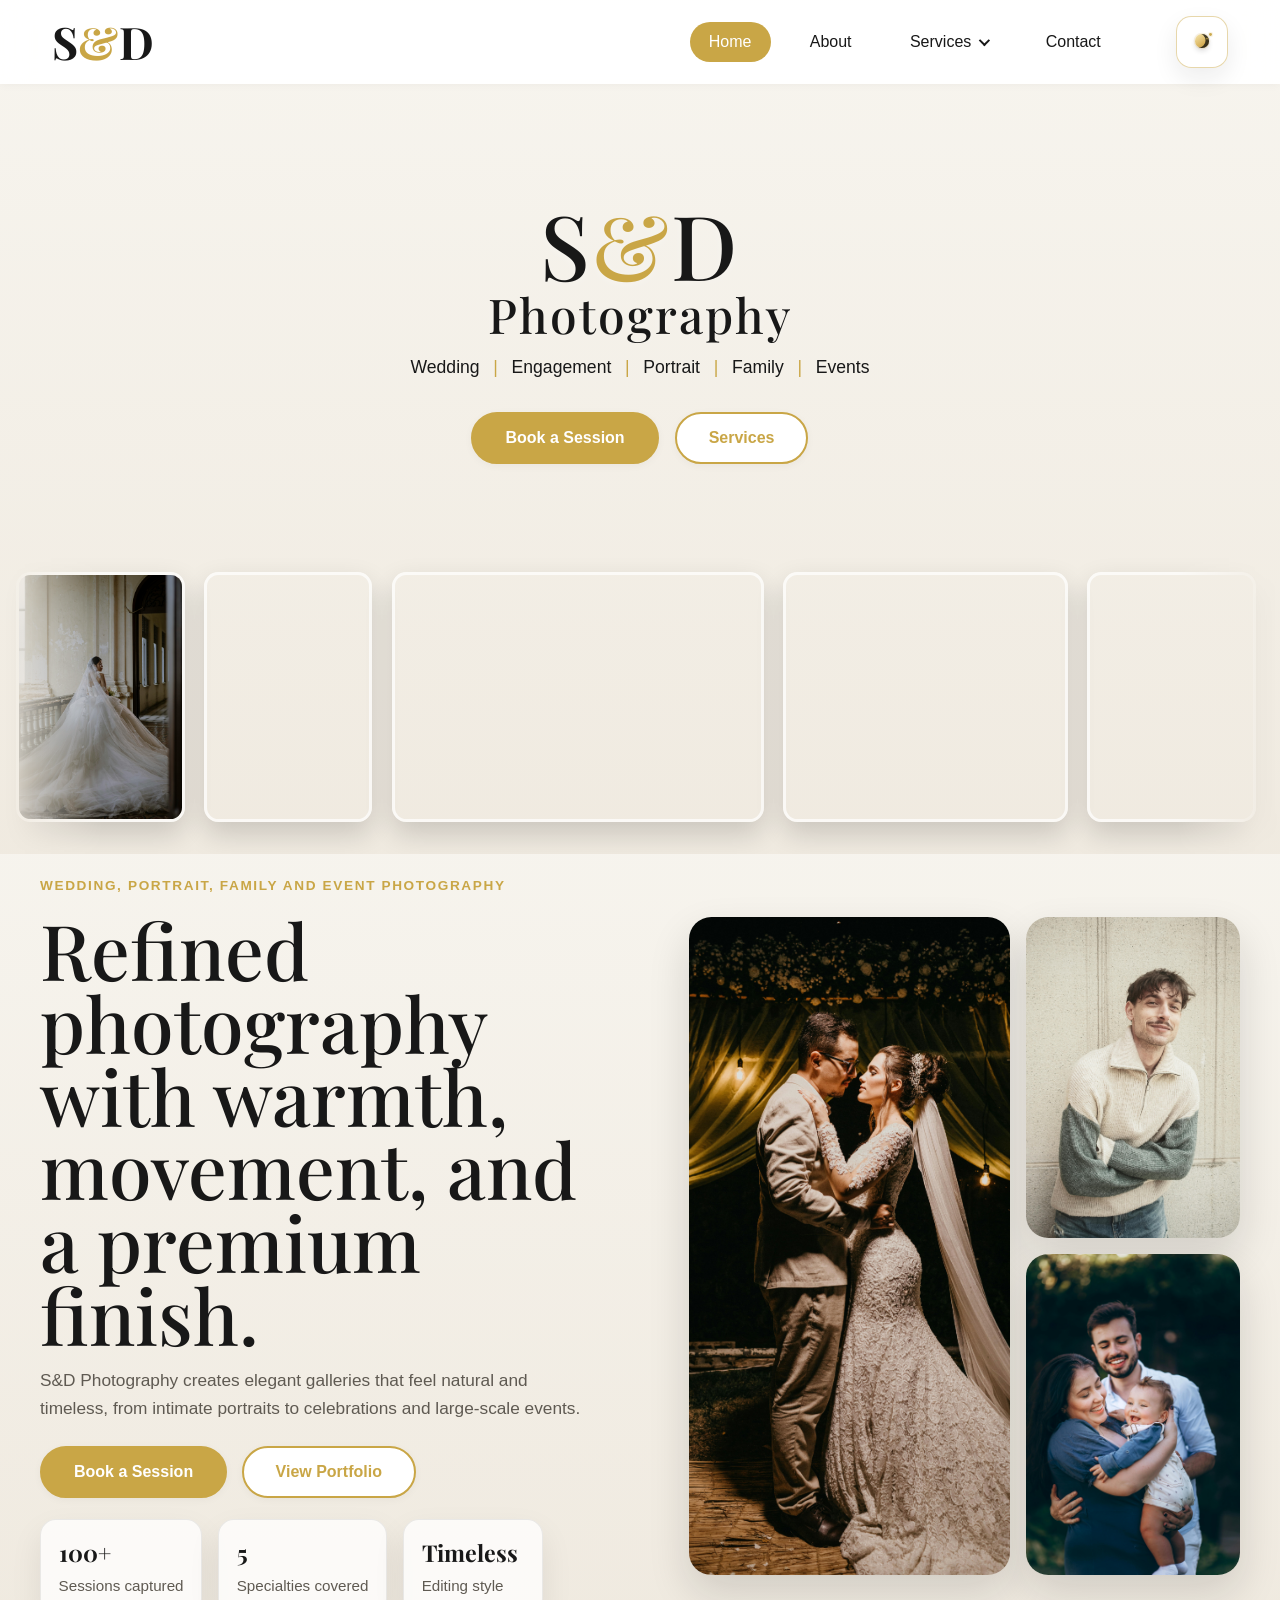
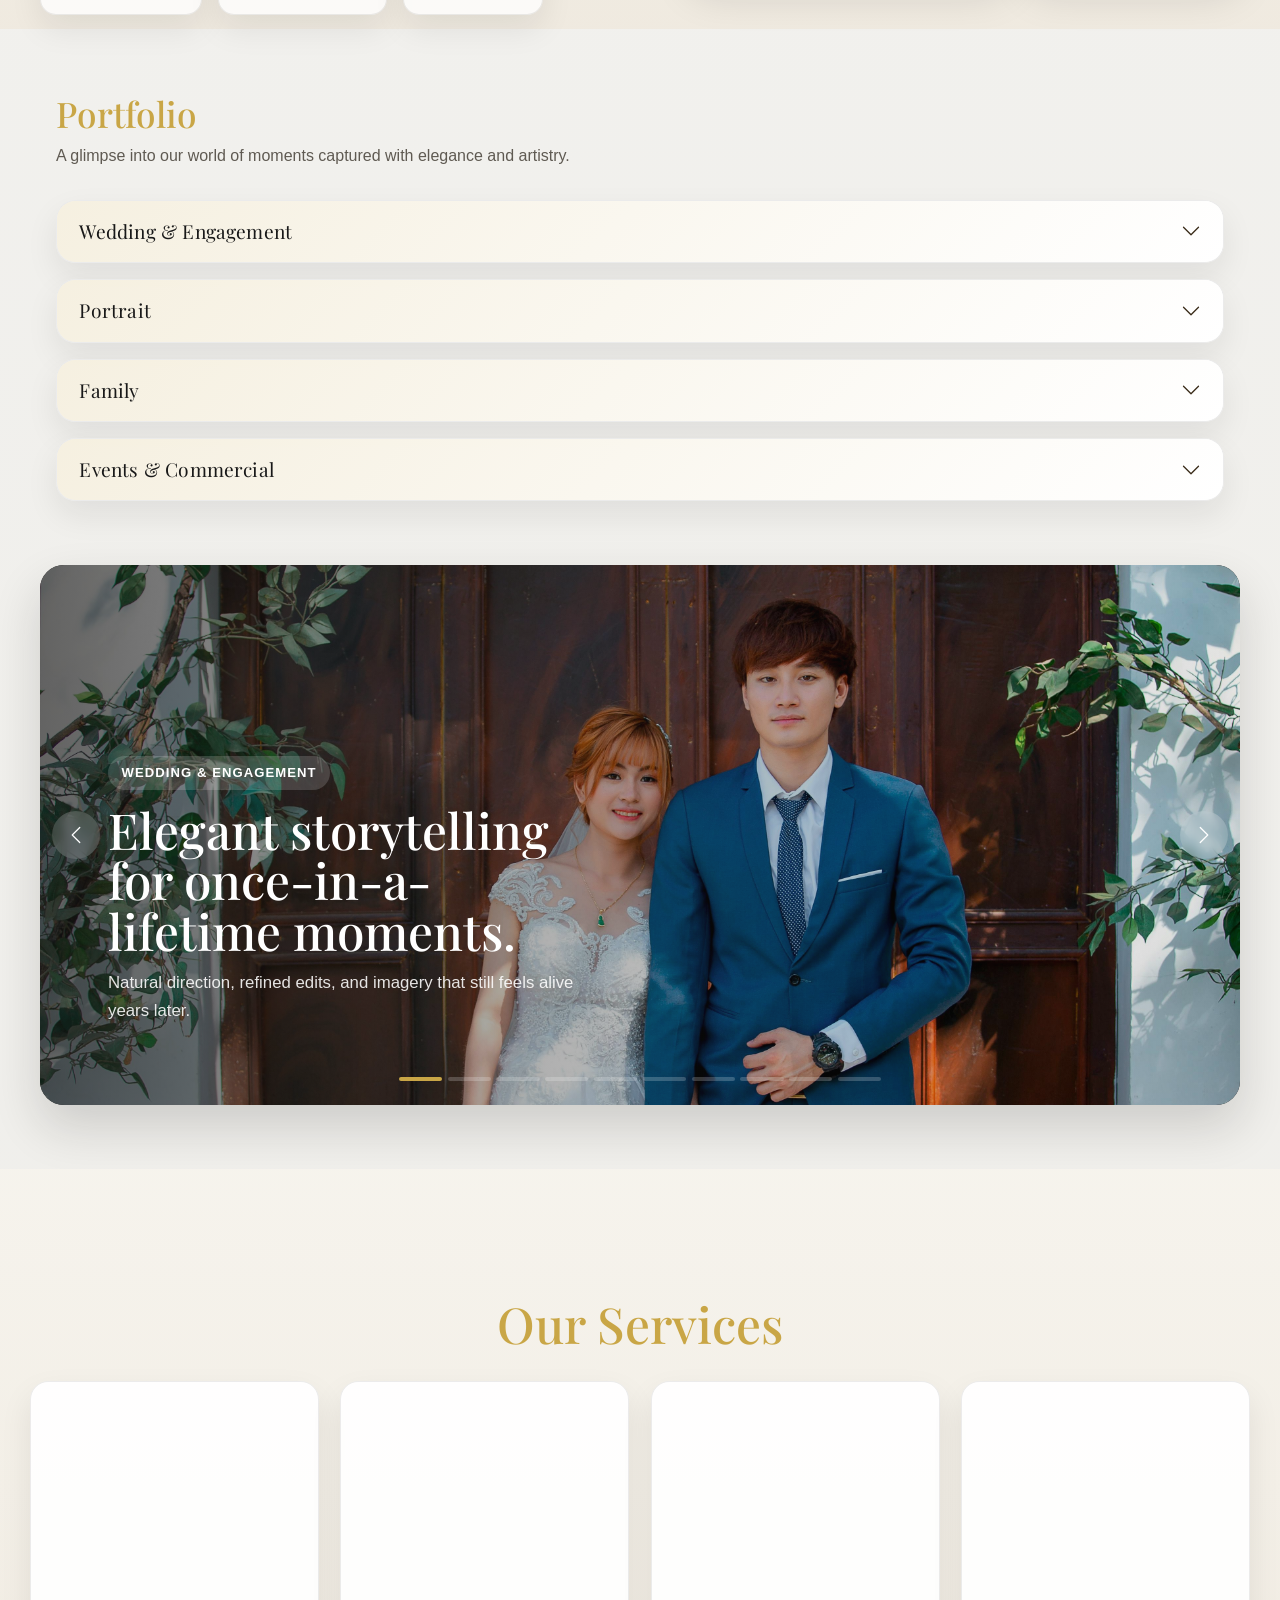
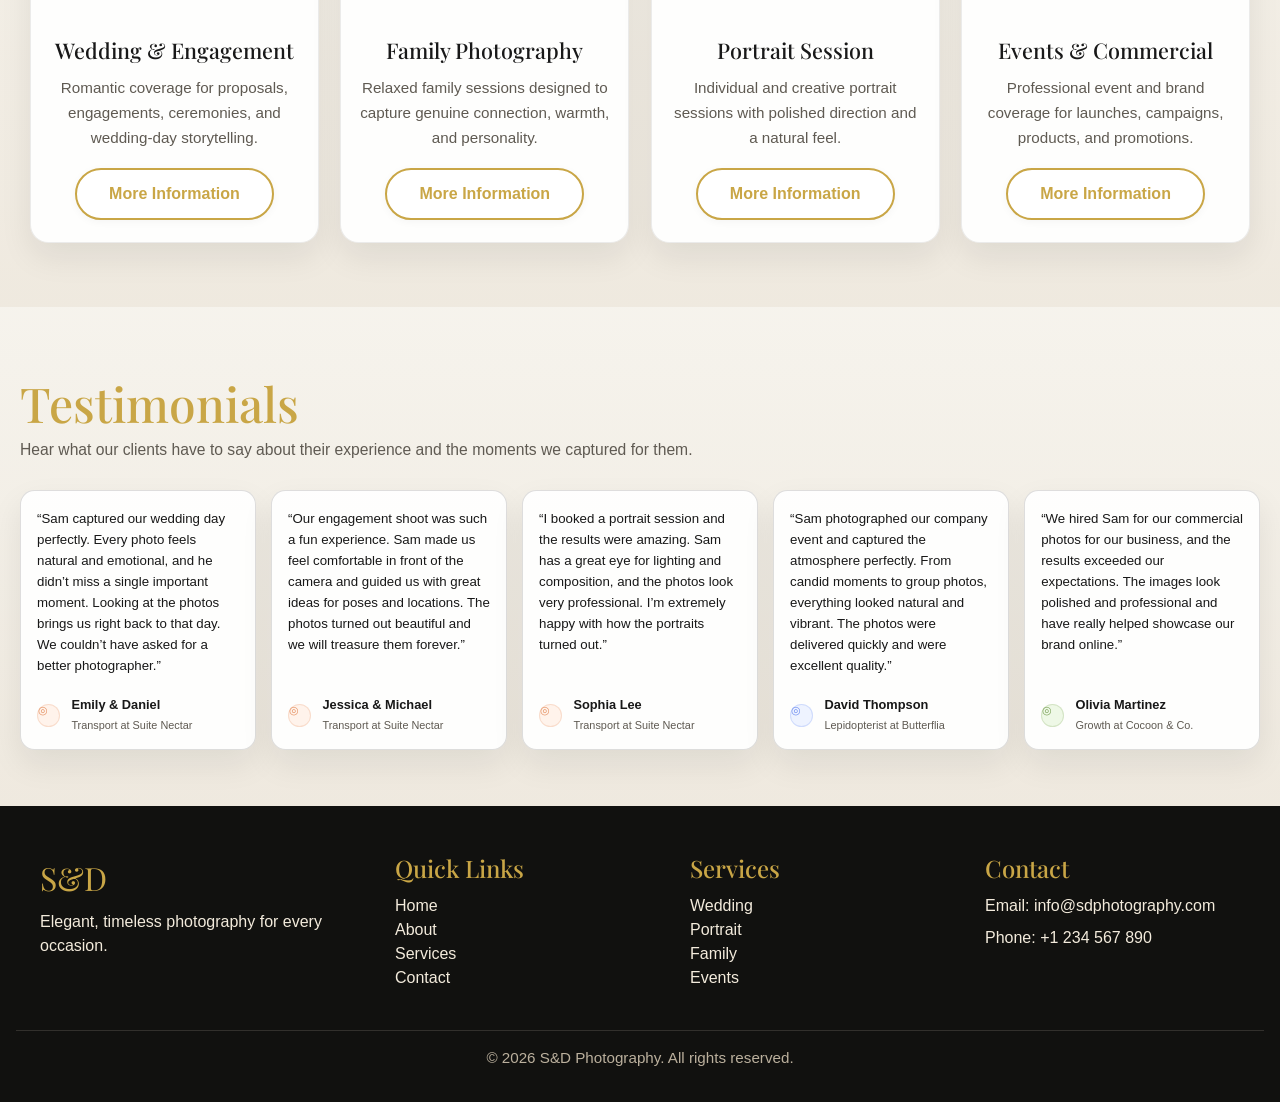
==== index.html @ aadf705c "Add Bootstrap, media reel & FAQs; reorganize assets Include Bootstrap (CSS + bundle) in pages and sw" ====
<!DOCTYPE html>
<html lang="en">
<head>
  <meta charset="UTF-8">
  <meta name="viewport" content="width=device-width, initial-scale=1.0">
  <title>S&amp;D Photography</title>
  <meta name="description" content="Elegant, minimal, premium photography portfolio for S&amp;D Photography.">
  <script>
    (function () {
      try {
        var storedTheme = localStorage.getItem('sd-theme');
        var theme = storedTheme || (window.matchMedia('(prefers-color-scheme: dark)').matches ? 'dark' : 'light');
        document.documentElement.setAttribute('data-theme', theme);
      } catch (error) {
        document.documentElement.setAttribute('data-theme', 'light');
      }
    }());
  </script>
  <link rel="preconnect" href="https://fonts.googleapis.com">
  <link rel="preconnect" href="https://fonts.gstatic.com" crossorigin>
  <link href="https://fonts.googleapis.com/css2?family=Playfair+Display:wght@700&display=swap" rel="stylesheet">
  <link href="https://cdn.jsdelivr.net/npm/bootstrap@5.3.8/dist/css/bootstrap.min.css" rel="stylesheet" integrity="sha384-sRIl4kxILFvY47J16cr9ZwB07vP4J8+LH7qKQnuqkuIAvNWLzeN8tE5YBujZqJLB" crossorigin="anonymous">
  <script src="https://cdn.jsdelivr.net/npm/bootstrap@5.3.8/dist/js/bootstrap.bundle.min.js" integrity="sha384-FKyoEForCGlyvwx9Hj09JcYn3nv7wiPVlz7YYwJrWVcXK/BmnVDxM+D2scQbITxI" crossorigin="anonymous"></script>
  <link rel="stylesheet" href="css/style.css">
</head>
<body>
  <!-- Navbar -->
  <header>
    <nav class="navbar" aria-label="Main Navigation">
      <div class="logo">S<span class="brand-ampersand">&amp;</span>D</div>
      <button class="nav-toggle" aria-label="Open navigation menu" aria-expanded="false">
        <span class="hamburger"></span>
      </button>
      <ul class="nav-links">
        <li><a href="index.html" class="active" aria-current="page">Home</a></li>
        <li><a href="about.html">About</a></li>
          <li class="nav-item nav-dropdown">
            <button
              class="nav-link nav-dropdown-toggle"
              type="button"
              aria-expanded="false"
              aria-haspopup="true"
              aria-controls="services-dropdown-menu"
            >
              Services
            </button>
            <ul class="dropdown-menu" id="services-dropdown-menu">
              <li><a class="dropdown-item" href="index.html#services">All Services</a></li>
              <li><a class="dropdown-item" href="wedding.html">Wedding &amp; Engagement</a></li>
              <li><a class="dropdown-item" href="portrait.html">Portrait</a></li>
              <li><a class="dropdown-item" href="family.html">Family</a></li>
              <li><a class="dropdown-item" href="events.html">Events &amp; Commercial</a></li>
          </ul>
        </li>
        <li><a href="contact.html">Contact</a></li>
      </ul>
      <button class="theme-toggle" type="button" aria-pressed="false" aria-label="Switch to dark mode">
        <span class="theme-toggle-icon" aria-hidden="true"></span>
        <span class="theme-toggle-label">Dark mode</span>
      </button>
    </nav>
  </header>



  <div class="hero-showcase">
    <!-- Hero Section -->
    <section class="hero" id="home">
      <div class="hero-content">
        <h1 class="brand-title">
          <span class="brand-mark">S<span class="brand-ampersand">&amp;</span>D</span>
          <span class="brand-subtitle">Photography</span>
        </h1>
        <p class="services-list">Wedding <span>|</span> Engagement <span>|</span> Portrait <span>|</span> Family <span>|</span> Events</p>
        <div class="hero-buttons">
          <a href="contact.html" class="btn btn-primary">Book a Session</a>
          <a href="#services" class="btn btn-secondary">Services</a>
        </div>
      </div>
    </section>

    <!-- Marquee Portfolio Strip -->
    <section class="marquee-strip" aria-label="Portfolio Highlights">
      <div class="marquee-track">
        <img src="media/Wedding&Engagement/Wedding&Engagement2.jpg" alt="Wedding highlight in natural light" loading="lazy" decoding="async">
        <img src="media/Portrait/Portrait2.jpg" alt="Studio-inspired portrait highlight" loading="lazy" decoding="async">
        <img src="media/Family/Family2.jpg" alt="Family moment outdoors" loading="lazy" decoding="async">
        <img src="media/Events&Commercial/Events&Commercial2.jpg" alt="Event detail and atmosphere highlight" loading="lazy" decoding="async">
        <img src="media/Portfolio/Portfolio1.jpg" alt="Portfolio highlight with cinematic composition" loading="lazy" decoding="async">
        <img src="media/Wedding&Engagement/Wedding&Engagement7.jpg" alt="Engagement photo session highlight" loading="lazy" decoding="async">
        <img src="media/Portrait/Portrait5.jpg" alt="Portrait session with soft tones" loading="lazy" decoding="async">
        <img src="media/Family/Family4.jpg" alt="Family portrait highlight with candid interaction" loading="lazy" decoding="async">
        <img src="media/Events&Commercial/Events&Commercial6.jpg" alt="Commercial event photography highlight" loading="lazy" decoding="async">
        <img src="media/Portfolio/Portfolio4.jpg" alt="Portfolio highlight with editorial framing" loading="lazy" decoding="async">
        <img src="media/Wedding&Engagement/Wedding&Engagement11.jpg" alt="Wedding storytelling highlight" loading="lazy" decoding="async">
        <img src="media/Portrait/Portrait8.jpg" alt="Portrait highlight with expressive styling" loading="lazy" decoding="async">
      </div>
    </section>
  </div>


  <section class="intro-hero" aria-label="S&D Photography Hero">
    <div class="intro-hero-shell">
      <div class="intro-hero-copy">
        <p class="intro-hero-eyebrow">Wedding, Portrait, Family and Event Photography</p>
        <h1>Refined photography with warmth, movement, and a premium finish.</h1>
        <p class="intro-hero-text">S&amp;D Photography creates elegant galleries that feel natural and timeless, from intimate portraits to celebrations and large-scale events.</p>
        <div class="intro-hero-actions">
          <a href="contact.html" class="btn btn-primary">Book a Session</a>
          <a href="#portfolio" class="btn btn-secondary">View Portfolio</a>
        </div>
        <div class="intro-hero-metrics" aria-label="Photography highlights">
          <div>
            <strong>100+</strong>
            <span>Sessions captured</span>
          </div>
          <div>
            <strong>5</strong>
            <span>Specialties covered</span>
          </div>
          <div>
            <strong>Timeless</strong>
            <span>Editing style</span>
          </div>
        </div>
      </div>
      <div class="intro-hero-gallery" aria-label="Featured photography collage">
        <figure class="intro-photo intro-photo-large">
          <img src="media/Wedding&Engagement/Wedding&Engagement6.jpg" alt="Couple portrait from a wedding session">
        </figure>
        <figure class="intro-photo intro-photo-top">
          <img src="media/Portrait/Portrait6.jpg" alt="Professional portrait session">
        </figure>
        <figure class="intro-photo intro-photo-bottom">
          <img src="media/Family/Family5.jpg" alt="Family photography session outdoors">
        </figure>
      </div>
    </div>
  </section>
  <!-- Portfolio Section -->
  <section class="portfolio" id="portfolio">
    <h2>Portfolio</h2>
    <p class="section-desc">A glimpse into our world of moments captured with elegance and artistry.</p>
    <div class="accordion portfolio-accordion" id="portfolioServicesAccordion">
      <div class="accordion-item">
        <h3 class="accordion-header" id="portfolio-heading-wedding">
          <button class="accordion-button collapsed" type="button" data-bs-toggle="collapse" data-bs-target="#portfolio-collapse-wedding" aria-expanded="false" aria-controls="portfolio-collapse-wedding">
            Wedding &amp; Engagement
          </button>
        </h3>
        <div id="portfolio-collapse-wedding" class="accordion-collapse collapse" aria-labelledby="portfolio-heading-wedding">
          <div class="accordion-body">
            <p class="portfolio-panel-intro">Elegant storytelling for proposals, engagement sessions, ceremonies, and wedding day portraits.</p>
            <div class="portfolio-grid">
              <img src="media/Wedding&Engagement/Wedding&Engagement15.jpg" alt="Wedding and engagement gallery highlight" tabindex="0" loading="lazy" decoding="async">
              <img src="media/Wedding&Engagement/Wedding&Engagement14.jpg" alt="Romantic wedding portrait highlight" tabindex="0" loading="lazy" decoding="async">
              <img src="media/Wedding&Engagement/Wedding&Engagement13.jpg" alt="Elegant wedding storytelling highlight" tabindex="0" loading="lazy" decoding="async">
              <img src="media/Wedding&Engagement/Wedding&Engagement12.jpg" alt="Wedding gallery image with cinematic mood" tabindex="0" loading="lazy" decoding="async">
              <img src="media/Wedding&Engagement/Wedding&Engagement11.jpg" alt="Couple portrait during wedding coverage" tabindex="0" loading="lazy" decoding="async">
              <img src="media/Wedding&Engagement/Wedding&Engagement10.jpg" alt="Engagement session image with soft light" tabindex="0" loading="lazy" decoding="async">
              <img src="media/Wedding&Engagement/Wedding&Engagement9.jpg" alt="Wedding day moment with editorial framing" tabindex="0" loading="lazy" decoding="async">
            </div>
          </div>
        </div>
      </div>
      <div class="accordion-item">
        <h3 class="accordion-header" id="portfolio-heading-portrait">
          <button class="accordion-button collapsed" type="button" data-bs-toggle="collapse" data-bs-target="#portfolio-collapse-portrait" aria-expanded="false" aria-controls="portfolio-collapse-portrait">
            Portrait
          </button>
        </h3>
        <div id="portfolio-collapse-portrait" class="accordion-collapse collapse" aria-labelledby="portfolio-heading-portrait">
          <div class="accordion-body">
            <p class="portfolio-panel-intro">Polished portraits with natural direction for personal branding, couples, and creative sessions.</p>
            <div class="portfolio-grid">
              <img src="media/Portrait/Portrait11.jpg" alt="Portrait session gallery highlight" tabindex="0" loading="lazy" decoding="async">
              <img src="media/Portrait/Portrait10.jpg" alt="Professional portrait highlight" tabindex="0" loading="lazy" decoding="async">
              <img src="media/Portrait/Portrait9.jpg" alt="Editorial portrait highlight" tabindex="0" loading="lazy" decoding="async">
              <img src="media/Portrait/Portrait8.jpg" alt="Creative portrait gallery image" tabindex="0" loading="lazy" decoding="async">
              <img src="media/Portrait/Portrait7.jpg" alt="Studio-inspired portrait image" tabindex="0" loading="lazy" decoding="async">
              <img src="media/Portrait/Portrait6.jpg" alt="Refined portrait session with soft tones" tabindex="0" loading="lazy" decoding="async">
              <img src="media/Portrait/Portrait5.jpg" alt="Expressive portrait with premium styling" tabindex="0" loading="lazy" decoding="async">
            </div>
          </div>
        </div>
      </div>
      <div class="accordion-item">
        <h3 class="accordion-header" id="portfolio-heading-family">
          <button class="accordion-button collapsed" type="button" data-bs-toggle="collapse" data-bs-target="#portfolio-collapse-family" aria-expanded="false" aria-controls="portfolio-collapse-family">
            Family
          </button>
        </h3>
        <div id="portfolio-collapse-family" class="accordion-collapse collapse" aria-labelledby="portfolio-heading-family">
          <div class="accordion-body">
            <p class="portfolio-panel-intro">Relaxed family sessions built around genuine interaction, warmth, and natural connection.</p>
            <div class="portfolio-grid">
              <img src="media/Family/Family7.jpg" alt="Family photography gallery highlight" tabindex="0" loading="lazy" decoding="async">
              <img src="media/Family/Family6.jpg" alt="Warm family moment highlight" tabindex="0" loading="lazy" decoding="async">
              <img src="media/Family/Family5.jpg" alt="Natural family session highlight" tabindex="0" loading="lazy" decoding="async">
              <img src="media/Family/Family4.jpg" alt="Lifestyle family gallery image" tabindex="0" loading="lazy" decoding="async">
              <img src="media/Family/Family3.jpg" alt="Outdoor family portrait session" tabindex="0" loading="lazy" decoding="async">
              <img src="media/Family/Family2.jpg" alt="Candid family interaction highlight" tabindex="0" loading="lazy" decoding="async">
              <img src="media/Family/Family1.jpg" alt="Family portrait with relaxed composition" tabindex="0" loading="lazy" decoding="async">
            </div>
          </div>
        </div>
      </div>
      <div class="accordion-item">
        <h3 class="accordion-header" id="portfolio-heading-events">
          <button class="accordion-button collapsed" type="button" data-bs-toggle="collapse" data-bs-target="#portfolio-collapse-events" aria-expanded="false" aria-controls="portfolio-collapse-events">
            Events &amp; Commercial
          </button>
        </h3>
        <div id="portfolio-collapse-events" class="accordion-collapse collapse" aria-labelledby="portfolio-heading-events">
          <div class="accordion-body">
            <p class="portfolio-panel-intro">Coverage for celebrations, launches, and branded events with attention to energy, detail, and atmosphere.</p>
            <div class="portfolio-grid">
              <img src="media/Events&Commercial/Events&Commercial9.jpg" alt="Events and commercial gallery highlight" tabindex="0" loading="lazy" decoding="async">
              <img src="media/Events&Commercial/Events&Commercial8.jpg" alt="Atmospheric event coverage highlight" tabindex="0" loading="lazy" decoding="async">
              <img src="media/Events&Commercial/Events&Commercial7.jpg" alt="Commercial and event detail highlight" tabindex="0" loading="lazy" decoding="async">
              <img src="media/Events&Commercial/Events&Commercial6.jpg" alt="Live event gallery image" tabindex="0" loading="lazy" decoding="async">
              <img src="media/Events&Commercial/Events&Commercial5.jpg" alt="Branded event photography highlight" tabindex="0" loading="lazy" decoding="async">
              <img src="media/Events&Commercial/Events&Commercial4.jpg" alt="Commercial event scene with layered detail" tabindex="0" loading="lazy" decoding="async">
              <img src="media/Events&Commercial/Events&Commercial3.jpg" alt="Event coverage image with strong atmosphere" tabindex="0" loading="lazy" decoding="async">
            </div>
          </div>
        </div>
      </div>
    </div>
    <!-- Lightbox -->
    <div class="lightbox" role="dialog" aria-modal="true" aria-label="Image viewer" aria-hidden="true" tabindex="-1">
      <button class="lightbox-close" type="button" aria-label="Close viewer">&times;</button>
      <img class="lightbox-img" src="" alt="Enlarged portfolio image">
    </div>
  </section>

  <section class="featured-carousel" aria-label="Featured Photography Highlights">
    <div class="carousel-shell">
      <div id="featuredCarousel" class="carousel slide carousel-fade" data-bs-ride="carousel" data-bs-interval="4200" data-bs-pause="false">
        <div class="carousel-indicators">
          <button type="button" data-bs-target="#featuredCarousel" data-bs-slide-to="0" class="active" aria-current="true" aria-label="Show wedding highlight"></button>
          <button type="button" data-bs-target="#featuredCarousel" data-bs-slide-to="1" aria-label="Show engagement highlight"></button>
          <button type="button" data-bs-target="#featuredCarousel" data-bs-slide-to="2" aria-label="Show portrait highlight"></button>
          <button type="button" data-bs-target="#featuredCarousel" data-bs-slide-to="3" aria-label="Show family highlight"></button>
          <button type="button" data-bs-target="#featuredCarousel" data-bs-slide-to="4" aria-label="Show events highlight"></button>
          <button type="button" data-bs-target="#featuredCarousel" data-bs-slide-to="5" aria-label="Show portfolio highlight one"></button>
          <button type="button" data-bs-target="#featuredCarousel" data-bs-slide-to="6" aria-label="Show portrait highlight two"></button>
          <button type="button" data-bs-target="#featuredCarousel" data-bs-slide-to="7" aria-label="Show family highlight two"></button>
          <button type="button" data-bs-target="#featuredCarousel" data-bs-slide-to="8" aria-label="Show events highlight two"></button>
          <button type="button" data-bs-target="#featuredCarousel" data-bs-slide-to="9" aria-label="Show portfolio highlight two"></button>
        </div>
        <div class="carousel-inner">
          <div class="carousel-item active">
            <img src="media/Wedding&Engagement/Wedding&Engagement3.jpg" class="d-block w-100" alt="Wedding couple during a golden-hour portrait session">
            <div class="carousel-caption">
              <span class="carousel-kicker">Wedding &amp; Engagement</span>
              <h2>Elegant storytelling for once-in-a-lifetime moments.</h2>
              <p>Natural direction, refined edits, and imagery that still feels alive years later.</p>
            </div>
          </div>
          <div class="carousel-item">
            <img src="media/Wedding&Engagement/Wedding&Engagement8.jpg" class="d-block w-100" alt="Engagement session with the couple walking together outdoors">
            <div class="carousel-caption">
              <span class="carousel-kicker">Engagement</span>
              <h2>Editorial energy with a relaxed, natural feel.</h2>
              <p>Guided moments and candid movement combined for photographs that feel polished without looking staged.</p>
            </div>
          </div>
          <div class="carousel-item">
            <img src="media/Portrait/Portrait4.jpg" class="d-block w-100" alt="Portrait session with soft editorial lighting">
            <div class="carousel-caption">
              <span class="carousel-kicker">Portrait</span>
              <h2>Portraits with presence, polish, and personality.</h2>
              <p>Clean composition and expressive direction for individuals, couples, and creative shoots.</p>
            </div>
          </div>
          <div class="carousel-item">
            <img src="media/Family/Family3.jpg" class="d-block w-100" alt="Family portrait session outdoors">
            <div class="carousel-caption">
              <span class="carousel-kicker">Family</span>
              <h2>Warm images that feel effortless and genuine.</h2>
              <p>Relaxed sessions built around connection, movement, and the moments in between.</p>
            </div>
          </div>
          <div class="carousel-item">
            <img src="media/Events&Commercial/Events&Commercial4.jpg" class="d-block w-100" alt="Event photography scene with guests and ambient lighting">
            <div class="carousel-caption">
              <span class="carousel-kicker">Events &amp; Commercial</span>
              <h2>Coverage that captures atmosphere as much as action.</h2>
              <p>From brand events to celebrations, the focus stays on energy, detail, and the moments people remember.</p>
            </div>
          </div>
          <div class="carousel-item">
            <img src="media/Portfolio/Portfolio2.jpg" class="d-block w-100" alt="Portfolio highlight image with cinematic composition">
            <div class="carousel-caption">
              <span class="carousel-kicker">Highlights</span>
              <h2>A portfolio shaped by elegance, tone, and timing.</h2>
              <p>Each frame is selected for feeling as much as composition, building galleries with rhythm and depth.</p>
            </div>
          </div>
          <div class="carousel-item">
            <img src="media/Portrait/Portrait9.jpg" class="d-block w-100" alt="Creative portrait photograph with expressive styling" loading="lazy" decoding="async">
            <div class="carousel-caption">
              <span class="carousel-kicker">Portrait</span>
              <h2>Modern portrait work with a refined editorial edge.</h2>
              <p>Ideal for personal branding, milestone sessions, or simply making portraits that feel current and confident.</p>
            </div>
          </div>
          <div class="carousel-item">
            <img src="media/Family/Family6.jpg" class="d-block w-100" alt="Family members sharing a candid moment together" loading="lazy" decoding="async">
            <div class="carousel-caption">
              <span class="carousel-kicker">Family</span>
              <h2>Real connection, photographed with calm direction.</h2>
              <p>Sessions stay easy and flexible so expressions feel natural and the gallery reflects how your family actually feels.</p>
            </div>
          </div>
          <div class="carousel-item">
            <img src="media/Events&Commercial/Events&Commercial8.jpg" class="d-block w-100" alt="Commercial or event scene with layered visual details" loading="lazy" decoding="async">
            <div class="carousel-caption">
              <span class="carousel-kicker">Events &amp; Commercial</span>
              <h2>Images designed to carry both story and brand value.</h2>
              <p>Strong detail coverage, atmosphere, and people-focused frames for campaigns, launches, and live events.</p>
            </div>
          </div>
          <div class="carousel-item">
            <img src="media/Portfolio/Portfolio6.jpg" class="d-block w-100" alt="Premium photography portfolio image with soft natural light" loading="lazy" decoding="async">
            <div class="carousel-caption">
              <span class="carousel-kicker">All Services</span>
              <h2>One visual language across weddings, portraits, family, and events.</h2>
              <p>The goal stays consistent: timeless imagery with strong composition, thoughtful editing, and a premium finish.</p>
            </div>
          </div>
        </div>
        <button class="carousel-control-prev" type="button" data-bs-target="#featuredCarousel" data-bs-slide="prev">
          <span class="carousel-control-prev-icon" aria-hidden="true"></span>
          <span class="visually-hidden">Previous</span>
        </button>
        <button class="carousel-control-next" type="button" data-bs-target="#featuredCarousel" data-bs-slide="next">
          <span class="carousel-control-next-icon" aria-hidden="true"></span>
          <span class="visually-hidden">Next</span>
        </button>
      </div>
    </div>
  </section>

  <!-- Services Section -->
  <section class="services" id="services">
    <div class="services-shell">
      <div class="services-header">
        <h2>Our Services</h2>
      </div>
      <div class="services-cards">
        <article class="service-card">
          <div class="service-media">
            <img src="media/Wedding&Engagement/Wedding&Engagement4.jpg" alt="Wedding and engagement photography highlight" loading="lazy" decoding="async">
          </div>
          <div class="service-card-body">
            <h3>Wedding &amp; Engagement</h3>
            <p>Romantic coverage for proposals, engagements, ceremonies, and wedding-day storytelling.</p>
            <a href="wedding.html" class="btn btn-secondary">More Information</a>
          </div>
        </article>
        <article class="service-card">
          <div class="service-media">
            <img src="media/Family/Family1.jpg" alt="Family photography highlight" loading="lazy" decoding="async">
          </div>
          <div class="service-card-body">
            <h3>Family Photography</h3>
            <p>Relaxed family sessions designed to capture genuine connection, warmth, and personality.</p>
            <a href="family.html" class="btn btn-secondary">More Information</a>
          </div>
        </article>
        <article class="service-card">
          <div class="service-media">
            <img src="media/Portrait/Portrait3.jpg" alt="Portrait photography highlight" loading="lazy" decoding="async">
          </div>
          <div class="service-card-body">
            <h3>Portrait Session</h3>
            <p>Individual and creative portrait sessions with polished direction and a natural feel.</p>
            <a href="portrait.html" class="btn btn-secondary">More Information</a>
          </div>
        </article>
        <article class="service-card">
          <div class="service-media">
            <img src="media/Events&Commercial/Events&Commercial3.jpg" alt="Events and commercial photography highlight" loading="lazy" decoding="async">
          </div>
          <div class="service-card-body">
            <h3>Events &amp; Commercial</h3>
            <p>Professional event and brand coverage for launches, campaigns, products, and promotions.</p>
            <a href="events.html" class="btn btn-secondary">More Information</a>
          </div>
        </article>
      </div>
    </div>
  </section>

  <!-- Testimonials Section -->
  <section class="testimonials" aria-label="Client Testimonials">
    <div class="testimonials-shell">
      <div class="testimonials-header">
        <h2>Testimonials</h2>
        <p>Hear what our clients have to say about their experience and the moments we captured for them.</p>
      </div>
      <div class="testimonials-grid">
        <article class="testimonial-card testimonial-card-peach">
          <p>“Sam captured our wedding day perfectly. Every photo feels natural and emotional, and he didn’t miss a single important moment. Looking at the photos brings us right back to that day. We couldn’t have asked for a better photographer.”</p>
          <div class="testimonial-meta">
            <span class="testimonial-badge" aria-hidden="true">◎</span>
            <div>
              <strong>Emily &amp; Daniel</strong>
              <span>Transport at Suite Nectar</span>
            </div>
          </div>
        </article>
        <article class="testimonial-card testimonial-card-peach">
          <p>“Our engagement shoot was such a fun experience. Sam made us feel comfortable in front of the camera and guided us with great ideas for poses and locations. The photos turned out beautiful and we will treasure them forever.”</p>
          <div class="testimonial-meta">
            <span class="testimonial-badge" aria-hidden="true">◎</span>
            <div>
              <strong>Jessica &amp; Michael</strong>
              <span>Transport at Suite Nectar</span>
            </div>
          </div>
        </article>
        <article class="testimonial-card testimonial-card-peach">
          <p>“I booked a portrait session and the results were amazing. Sam has a great eye for lighting and composition, and the photos look very professional. I’m extremely happy with how the portraits turned out.”</p>
          <div class="testimonial-meta">
            <span class="testimonial-badge" aria-hidden="true">◎</span>
            <div>
              <strong>Sophia Lee</strong>
              <span>Transport at Suite Nectar</span>
            </div>
          </div>
        </article>
        <article class="testimonial-card testimonial-card-blue">
          <p>“Sam photographed our company event and captured the atmosphere perfectly. From candid moments to group photos, everything looked natural and vibrant. The photos were delivered quickly and were excellent quality.”</p>
          <div class="testimonial-meta">
            <span class="testimonial-badge" aria-hidden="true">◎</span>
            <div>
              <strong>David Thompson</strong>
              <span>Lepidopterist at Butterflia</span>
            </div>
          </div>
        </article>
        <article class="testimonial-card testimonial-card-green">
          <p>“We hired Sam for our commercial photos for our business, and the results exceeded our expectations. The images look polished and professional and have really helped showcase our brand online.”</p>
          <div class="testimonial-meta">
            <span class="testimonial-badge" aria-hidden="true">◎</span>
            <div>
              <strong>Olivia Martinez</strong>
              <span>Growth at Cocoon &amp; Co.</span>
            </div>
          </div>
        </article>
      </div>
    </div>
  </section>

<!-- Footer -->
    <footer>
    <div class="footer-content">
        <div class="footer-brand">
        <div class="footer-logo">S&amp;D</div>
        <p>Elegant, timeless photography for every occasion.</p>
        </div>
        <nav class="footer-nav" aria-label="Footer Quick Links">
        <h4>Quick Links</h4>
        <ul>
            <li><a href="index.html#home">Home</a></li>
            <li><a href="about.html">About</a></li>
            <li><a href="index.html#services">Services</a></li>
            <li><a href="contact.html">Contact</a></li>
        </ul>
        </nav>
        <nav class="footer-services" aria-label="Footer Services Links">
        <h4>Services</h4>
        <ul>
            <li><a href="wedding.html">Wedding</a></li>
            <li><a href="portrait.html">Portrait</a></li>
            <li><a href="family.html">Family</a></li>
            <li><a href="events.html">Events</a></li>
        </ul>
    </nav>
        <div class="footer-contact">
        <h4>Contact</h4>
        <ul>
        <li>Email: <a class="footer-contact-info" href="mailto:info@sdphotography.com">info@sdphotography.com</a></li>
        <li>Phone: <a class="footer-contact-info" href="tel:+1234567890">+1 234 567 890</a></li>
        </ul>
      </div>
    </div>
    <div class="footer-bottom">
      <p>&copy; 2026 S&amp;D Photography. All rights reserved.</p>
    </div>
  </footer>

  <script src="js/script.js"></script>
</body>
</html>
---- css/style.css ----
/*
  S&D Photography Portfolio Website Styles
  Elegant, minimal, premium. Responsive, accessible, modern.
*/

:root {
  --gold: #C9A646;
  --beige: #EEEDE9;
  --black: #181818;
  --white: #fff;
  --font-heading: 'Playfair Display', serif;
  --font-body: 'Segoe UI', 'Helvetica Neue', Arial, sans-serif;
  --page-bg: #EEEDE9;
  --text-primary: #181818;
  --text-muted: #5f5a52;
  --header-bg: rgba(255,255,255,0.94);
  --surface-1: rgba(255,255,255,0.92);
  --surface-2: rgba(255,255,255,0.76);
  --surface-3: #f8f4ed;
  --dropdown-bg: rgba(255,255,255,0.98);
  --border-soft: rgba(24,24,24,0.08);
  --border-strong: rgba(24,24,24,0.14);
  --shadow-soft: 0 14px 32px rgba(24,24,24,0.08);
  --shadow-strong: 0 18px 42px rgba(24,24,24,0.14);
  --nav-toggle-bg: rgba(255,255,255,0.96);
  --nav-toggle-open-bg: #f6f1e3;
  --nav-toggle-border: rgba(201,166,70,0.45);
  --nav-toggle-shadow: 0 10px 24px rgba(24,24,24,0.08);
  --theme-accent-text: #17130b;
  --pattern-shift-x: 0px;
  --pattern-shift-y: 0px;
  --pattern-dot: rgba(201,166,70,0.16);
  --pattern-soft: rgba(24,24,24,0.045);
  --pattern-blob: rgba(201,166,70,0.1);
  --pattern-overlay-top: rgba(255,255,255,0.3);
  --pattern-overlay-bottom: rgba(238,237,233,0.12);
  --pattern-overlay-opacity: 0.54;
  color-scheme: light;
}

html[data-theme='dark'],
body[data-theme='dark'] {
  --page-bg: #12120f;
  --text-primary: #f3ebdc;
  --text-muted: #c9beab;
  --header-bg: rgba(18,18,15,0.94);
  --surface-1: rgba(31,31,28,0.94);
  --surface-2: rgba(41,41,36,0.82);
  --surface-3: #23231f;
  --dropdown-bg: rgba(28,28,24,0.98);
  --border-soft: rgba(243,235,220,0.1);
  --border-strong: rgba(243,235,220,0.18);
  --shadow-soft: 0 18px 36px rgba(0,0,0,0.34);
  --shadow-strong: 0 24px 48px rgba(0,0,0,0.4);
  --nav-toggle-bg: rgba(31,31,28,0.96);
  --nav-toggle-open-bg: #2a2925;
  --nav-toggle-border: rgba(201,166,70,0.35);
  --nav-toggle-shadow: 0 14px 30px rgba(0,0,0,0.3);
  --pattern-dot: rgba(201,166,70,0.16);
  --pattern-soft: rgba(243,235,220,0.06);
  --pattern-blob: rgba(201,166,70,0.12);
  --pattern-overlay-top: rgba(18,18,15,0.34);
  --pattern-overlay-bottom: rgba(18,18,15,0.18);
  --pattern-overlay-opacity: 0.48;
  color-scheme: dark;
}

html {
  box-sizing: border-box;
  font-size: 16px;
  scroll-behavior: smooth;
}
*, *:before, *:after {
  box-sizing: inherit;
}
body {
  margin: 0;
  font-family: var(--font-body);
  background: var(--page-bg);
  background-image:
    linear-gradient(180deg, var(--pattern-overlay-top) 0%, var(--pattern-overlay-bottom) 100%);
  background-size: auto;
  background-position: 0 0;
  color: var(--text-primary);
  min-height: 100vh;
  position: relative;
  isolation: isolate;
  transition: background-color 0.25s ease, color 0.25s ease;
}

.hero-showcase,
.intro-hero,
.portfolio,
.featured-carousel,
.services,
.testimonials,
.story-gallery-section,
.about-editorial-hero,
.about-mission-section,
.about-values-section,
.about-process-section,
.about-feature-banner,
.contact-form-section {
  position: relative;
  isolation: isolate;
}

.intro-hero-shell,
.services-shell,
.testimonials-shell,
.story-shell,
.about-shell,
.contact-shell,
.hero,
.marquee-strip,
.portfolio-accordion,
.lightbox {
  position: relative;
  z-index: 1;
}

header,
main,
footer {
  position: relative;
  z-index: 1;
}

/* Navbar */
header {
  background: var(--header-bg);
  box-shadow: 0 2px 8px rgba(0,0,0,0.03);
  position: sticky;
  top: 0;
  z-index: 100;
  backdrop-filter: blur(14px);
}
.navbar {
  display: flex;
  align-items: center;
  justify-content: space-between;
  gap: 3.5rem;
  width: 100%;
  max-width: none;
  margin: 0;
  padding: 1rem 3.25rem;
}
.logo {
  font-family: var(--font-heading);
  font-size: 2.8rem;
  color: var(--text-primary);
  font-weight: bold;
  letter-spacing: 0.01em;
  line-height: 1;
}
.brand-ampersand {
  color: var(--gold);
}
.nav-links {
  display: flex;
  gap: 1.25rem;
  list-style: none;
  margin: 0 0 0 auto;
  padding: 0;
}
.nav-links li {
  position: relative;
  display: flex;
  align-items: center;
}
.nav-links a,
.nav-links .nav-link {
  font-family: var(--font-body);
  font-size: 1rem;
  text-decoration: none;
  color: var(--text-primary);
  font-weight: 500;
  padding: 0.5rem 1.2rem;
  border-radius: 2rem;
  transition: background 0.2s, color 0.2s;
}
.nav-links .nav-link {
  line-height: 1.2;
  background: none;
  border: none;
  appearance: none;
  -webkit-appearance: none;
}
.nav-links a.active,
.nav-links .nav-link.active,
.nav-links a:focus-visible,
.nav-links a:hover,
.nav-links .nav-link:focus-visible,
.nav-links .nav-link:hover,
.nav-item.dropdown-open > .nav-dropdown-toggle {
  background: var(--gold);
  color: var(--white);
  outline: none;
}
.nav-dropdown-toggle {
  display: inline-flex;
  align-items: center;
  gap: 0.5rem;
  cursor: pointer;
}
.nav-dropdown-toggle::after {
  content: '';
  width: 0.5rem;
  height: 0.5rem;
  border-right: 2px solid currentColor;
  border-bottom: 2px solid currentColor;
  transform: rotate(45deg) translateY(-2px);
  transition: transform 0.2s ease;
}
.nav-item.dropdown-open > .nav-dropdown-toggle::after {
  transform: rotate(-135deg) translateY(-1px);
}
.dropdown-menu {
  position: absolute;
  top: calc(100% + 0.65rem);
  left: 50%;
  transform: translateX(-50%);
  min-width: 14rem;
  display: none;
  margin: 0;
  padding: 0.6rem;
  list-style: none;
  background: var(--dropdown-bg);
  border: 1px solid var(--border-soft);
  border-radius: 1rem;
  box-shadow: var(--shadow-soft);
  overflow: hidden;
  z-index: 120;
}
.nav-item.dropdown-open > .dropdown-menu {
  display: block;
}
.dropdown-menu li {
  width: 100%;
}
.dropdown-item {
  display: block;
  width: 100%;
  padding: 0.75rem 0.9rem;
  border-radius: 0.75rem;
  color: var(--text-primary);
  transition: background 0.2s, color 0.2s;
}
.dropdown-item:hover,
.dropdown-item:focus-visible {
  background: var(--gold);
  color: var(--white);
  outline: none;
}
.theme-toggle {
  display: inline-flex;
  align-items: center;
  justify-content: center;
  width: 3.25rem;
  height: 3.25rem;
  padding: 0;
  border-radius: 0.95rem;
  border: 1px solid var(--nav-toggle-border);
  background: var(--surface-1);
  color: var(--text-primary);
  box-shadow: var(--nav-toggle-shadow);
  cursor: pointer;
  transition: background 0.2s, border-color 0.2s, box-shadow 0.2s, transform 0.2s, color 0.2s;
}
.theme-toggle:hover {
  transform: translateY(-1px);
  border-color: rgba(201,166,70,0.68);
}
.theme-toggle:focus-visible {
  outline: none;
  box-shadow: 0 0 0 4px rgba(201,166,70,0.2), var(--nav-toggle-shadow);
}
.theme-toggle-icon {
  position: relative;
  width: 1.35rem;
  height: 1.35rem;
  display: inline-block;
}
.theme-toggle-icon::before,
.theme-toggle-icon::after {
  content: '';
  position: absolute;
  transition: opacity 0.24s ease, transform 0.24s ease, box-shadow 0.24s ease, border-color 0.24s ease, background 0.24s ease;
}
.theme-toggle-icon::before {
  top: 0.18rem;
  left: 0.26rem;
  width: 0.84rem;
  height: 0.84rem;
  border-radius: 50%;
  background: linear-gradient(145deg, #f7e8b2 0%, #d9b35c 62%, #a67d28 100%);
  box-shadow:
    inset -0.22rem -0.03rem 0 0 rgba(18,18,15,0.78),
    0 0 0 0.08rem rgba(201,166,70,0.14),
    0 0.18rem 0.35rem rgba(24,24,24,0.14);
  opacity: 1;
  transform: scale(1) rotate(0deg);
}
.theme-toggle-icon::after {
  top: 0.1rem;
  right: 0.08rem;
  width: 0.18rem;
  height: 0.18rem;
  border-radius: 50%;
  background: rgba(201,166,70,0.95);
  box-shadow:
    0 0 0 0.08rem rgba(201,166,70,0.12),
    -0.22rem 0.26rem 0 -0.04rem rgba(201,166,70,0.75);
  opacity: 1;
  transform: scale(1) rotate(0deg);
}
.theme-toggle-label {
  position: absolute;
  width: 1px;
  height: 1px;
  padding: 0;
  margin: -1px;
  overflow: hidden;
  clip: rect(0, 0, 0, 0);
  white-space: nowrap;
  border: 0;
}
body[data-theme='dark'] .theme-toggle-icon::before {
  top: 0.18rem;
  left: 0.18rem;
  width: 0.92rem;
  height: 0.92rem;
  background: linear-gradient(145deg, #f7e5a5 0%, #d0a13f 68%, #9f741d 100%);
  box-shadow:
    inset 0 0 0 0.08rem rgba(255,244,212,0.18),
    0 0 0 0.16rem rgba(201,166,70,0.16),
    0 0 0.55rem rgba(201,166,70,0.24);
  opacity: 1;
  transform: scale(1) rotate(0deg);
}
body[data-theme='dark'] .theme-toggle-icon::after {
  top: 0.03rem;
  left: 0.03rem;
  width: 1.18rem;
  height: 1.18rem;
  right: auto;
  background: transparent;
  border-radius: 50%;
  border: 0.09rem solid rgba(201,166,70,0.34);
  box-shadow:
    0 0 0 0.12rem rgba(201,166,70,0.08),
    0 0 0.6rem rgba(201,166,70,0.14);
  opacity: 1;
  transform: scale(1) rotate(0deg);
}
.nav-toggle {
  display: none;
  align-items: center;
  justify-content: center;
  width: 3.25rem;
  height: 3.25rem;
  background: var(--nav-toggle-bg);
  border: 1px solid var(--nav-toggle-border);
  margin-left: auto;
  padding: 0;
  border-radius: 0.95rem;
  transition: background 0.2s, border-color 0.2s, box-shadow 0.2s, transform 0.2s;
  box-shadow: var(--nav-toggle-shadow);
  outline: none;
  position: relative;
  z-index: 102;
  cursor: pointer;
}
.hamburger {
  width: 24px;
  height: 3px;
  background: var(--text-primary);
  display: block;
  position: relative;
  border-radius: 999px;
  transition: background 0.24s ease, transform 0.24s ease, opacity 0.24s ease;
  margin: 0 auto;
}
.hamburger::before,
.hamburger::after {
  content: '';
  position: absolute;
  width: 24px;
  height: 3px;
  background: var(--text-primary);
  left: 0;
  border-radius: 999px;
  transition: transform 0.24s ease, top 0.24s ease, background 0.24s ease;
}
.hamburger::before {
  top: -8px;
}
.hamburger::after {
  top: 8px;
}
.nav-toggle.open .hamburger {
  background: transparent;
}
.nav-toggle.open .hamburger::before {
  top: 0;
  transform: rotate(45deg);
  background: var(--text-primary);
}
.nav-toggle.open .hamburger::after {
  top: 0;
  transform: rotate(-45deg);
  background: var(--text-primary);
}
.nav-toggle:hover {
  transform: translateY(-1px);
  border-color: rgba(201,166,70,0.7);
  box-shadow: 0 14px 28px rgba(24,24,24,0.12);
}
.nav-toggle.open {
  background: var(--nav-toggle-open-bg);
  border-color: rgba(201,166,70,0.8);
  box-shadow: 0 12px 28px rgba(201,166,70,0.16);
}

/* Accessibility: focus ring for nav-toggle */
.nav-toggle:focus-visible {
  outline: none;
  box-shadow: 0 0 0 4px rgba(201,166,70,0.2), 0 12px 28px rgba(24,24,24,0.12);
}

/* Intro Hero */
.intro-hero {
  padding: 1.4rem 1rem 0.9rem 1rem;
  background:
    linear-gradient(180deg, rgba(247,244,237,0.86) 0%, rgba(239,232,220,0.78) 100%);
}
.intro-hero-shell {
  width: min(1200px, 100%);
  margin: 0 auto;
  display: grid;
  grid-template-columns: minmax(0, 1.05fr) minmax(320px, 0.95fr);
  gap: 2.5rem;
  align-items: center;
}
.intro-hero-copy {
  max-width: 560px;
}
.intro-hero-eyebrow {
  margin: 0 0 1rem 0;
  color: var(--gold);
  font-size: 0.85rem;
  font-weight: 700;
  letter-spacing: 0.12em;
  text-transform: uppercase;
}
.intro-hero h1 {
  margin: 0;
  font-family: var(--font-heading);
  font-size: clamp(2.8rem, 6vw, 4.8rem);
  line-height: 0.95;
  color: var(--text-primary);
}
.intro-hero-text {
  margin: 0.95rem 0 0 0;
  max-width: 38rem;
  color: var(--text-muted);
  font-size: 1.08rem;
  line-height: 1.65;
}
.intro-hero-actions {
  display: flex;
  flex-wrap: wrap;
  gap: 0.9rem;
  margin-top: 1.45rem;
}
.intro-hero-metrics {
  display: flex;
  flex-wrap: wrap;
  gap: 1rem;
  margin-top: 1.35rem;
}
.intro-hero-metrics div {
  min-width: 140px;
  padding: 1rem 1.1rem;
  background: var(--surface-2);
  border: 1px solid var(--border-soft);
  border-radius: 1rem;
  box-shadow: var(--shadow-soft);
}
.intro-hero-metrics strong {
  display: block;
  font-family: var(--font-heading);
  font-size: 1.45rem;
  color: var(--text-primary);
}
.intro-hero-metrics span {
  display: block;
  margin-top: 0.25rem;
  color: var(--text-muted);
  font-size: 0.95rem;
}
.intro-hero-gallery {
  display: grid;
  grid-template-columns: 1.2fr 0.8fr;
  grid-template-rows: repeat(2, minmax(190px, 1fr));
  gap: 1rem;
  align-items: stretch;
}
.intro-photo {
  margin: 0;
  overflow: hidden;
  border-radius: 1.4rem;
  box-shadow: 0 18px 42px rgba(24,24,24,0.14);
}
.intro-photo img {
  width: 100%;
  height: 100%;
  object-fit: cover;
  display: block;
}
.intro-photo-large {
  grid-row: 1 / span 2;
  min-height: 440px;
}
.intro-photo-top,
.intro-photo-bottom {
  min-height: 210px;
}

/* Hero Section */
.hero-showcase {
  position: relative;
  overflow: hidden;
  background:
    linear-gradient(180deg, rgba(247,244,237,0.86) 0%, rgba(239,232,220,0.78) 100%);
}
.hero {
  position: relative;
  z-index: 1;
  display: flex;
  align-items: center;
  justify-content: center;
  min-height: 52vh;
  background: transparent;
  text-align: center;
  padding: 4rem 1rem 2rem 1rem;
}
.brand-title {
  font-family: var(--font-heading);
  color: var(--text-primary);
  margin-bottom: 1rem;
  letter-spacing: 0.05em;
  text-shadow: 0 2px 10px rgba(255,255,255,0.28);
}
.brand-mark {
  display: block;
  font-size: 5.6rem;
  line-height: 0.9;
}
.brand-subtitle {
  display: block;
  margin-top: 0.35rem;
  font-size: 3rem;
  line-height: 1;
}
.services-list {
  font-size: 1.1rem;
  color: var(--text-primary);
  margin-bottom: 2rem;
  text-shadow: 0 1px 8px rgba(255,255,255,0.24);
}
.services-list span {
  color: var(--gold);
  margin: 0 0.5em;
}
.hero-buttons {
  display: flex;
  gap: 1rem;
  justify-content: center;
}
.btn {
  display: inline-block;
  font-family: var(--font-body);
  font-size: 1rem;
  padding: 0.75rem 2rem;
  border: 2px solid var(--gold);
  border-radius: 2rem;
  cursor: pointer;
  text-decoration: none;
  transition: background 0.2s, color 0.2s, box-shadow 0.2s, border-color 0.2s;
  font-weight: 600;
  box-shadow: 0 2px 8px rgba(0,0,0,0.04);
  -webkit-tap-highlight-color: transparent;
}
.btn,
.btn-primary,
.btn-secondary {
  --bs-btn-border-color: var(--gold);
  --bs-btn-hover-border-color: var(--gold);
  --bs-btn-active-border-color: var(--gold);
  --bs-btn-disabled-border-color: var(--gold);
  --bs-btn-focus-shadow-rgb: 0, 0, 0;
  --bs-btn-focus-box-shadow: none;
  -webkit-appearance: none;
  appearance: none;
  outline: none;
  border-color: var(--gold);
  box-shadow: 0 2px 8px rgba(0,0,0,0.04);
}
.carousel-control-prev:focus,
.carousel-control-prev:focus-visible,
.carousel-control-next:focus,
.carousel-control-next:focus-visible,
.carousel-indicators [data-bs-target]:focus,
.carousel-indicators [data-bs-target]:focus-visible,
.nav-links .nav-link:focus,
.nav-links .nav-link:focus-visible {
  outline: none;
  border-color: var(--gold);
  box-shadow: none;
}
:is(.btn, .btn-primary, .btn-secondary):is(:hover, :focus, :focus-visible, :active, :active:focus, :active:focus-visible),
.btn-check:focus + .btn,
.btn-check:focus + .btn-primary,
.btn-check:focus + .btn-secondary,
.btn-check:checked + .btn,
.btn-check:checked + .btn-primary,
.btn-check:checked + .btn-secondary {
  outline: none;
  border-color: var(--gold);
  box-shadow: none;
}
.btn-check:focus + .btn,
.btn-check:checked + .btn,
.btn-check:focus + .btn-primary,
.btn-check:checked + .btn-primary,
.btn-check:focus + .btn-secondary,
.btn-check:checked + .btn-secondary {
  outline: none !important;
  border-color: var(--gold) !important;
  box-shadow: none !important;
}
.btn-primary {
  background: var(--gold);
  color: var(--white);
  border-color: var(--gold);
}
.btn-primary:hover,
.btn-primary:focus,
.btn-primary:active {
  background: #b89a3d;
  color: var(--white);
  border-color: var(--gold);
}
.btn-secondary {
  background: var(--white);
  color: var(--gold);
  border-color: var(--gold);
}
.btn-secondary:hover,
.btn-secondary:focus,
.btn-secondary:active {
  background: var(--gold);
  color: var(--white);
  border-color: var(--gold);
}

body[data-theme='dark'] .btn-primary,
body[data-theme='dark'] .btn-primary:hover,
body[data-theme='dark'] .btn-primary:focus,
body[data-theme='dark'] .btn-primary:active,
body[data-theme='dark'] .nav-links a.active,
body[data-theme='dark'] .nav-links .nav-link.active,
body[data-theme='dark'] .nav-links a:focus-visible,
body[data-theme='dark'] .nav-links a:hover,
body[data-theme='dark'] .nav-links .nav-link:focus-visible,
body[data-theme='dark'] .nav-links .nav-link:hover,
body[data-theme='dark'] .nav-item.dropdown-open > .nav-dropdown-toggle,
body[data-theme='dark'] .dropdown-item:hover,
body[data-theme='dark'] .dropdown-item:focus-visible {
  color: var(--theme-accent-text);
}

body[data-theme='dark'] .btn-secondary {
  background: var(--surface-1);
  color: var(--gold);
  border-color: rgba(201,166,70,0.45);
}

body[data-theme='dark'] .btn-secondary:hover,
body[data-theme='dark'] .btn-secondary:focus,
body[data-theme='dark'] .btn-secondary:active {
  background: var(--gold);
  color: var(--theme-accent-text);
}

/* Marquee Portfolio Strip */
.marquee-strip {
  position: relative;
  z-index: 1;
  overflow: hidden;
  background: transparent;
  padding: 1.25rem 0 2rem 0;
  mask-image: linear-gradient(to right, transparent 0, black 8%, black 92%, transparent 100%);
}
.marquee-track {
  display: flex;
  gap: 1.2rem;
  animation: marquee 38s linear infinite;
  will-change: transform;
  padding: 0 1rem;
}
.marquee-strip img {
  height: 250px;
  width: 330px;
  border-radius: 0.9rem;
  object-fit: cover;
  border: 3px solid rgba(255,255,255,0.7);
  box-shadow: 0 12px 28px rgba(0,0,0,0.16);
}
.marquee-strip img:nth-child(3n) {
  width: 380px;
}
.marquee-strip img:nth-child(4n) {
  width: 285px;
}
@keyframes marquee {
  0% { transform: translateX(0); }
  100% { transform: translateX(-50%); }
}

/* Portfolio Section */
.portfolio {
  max-width: 1200px;
  margin: 4rem auto;
  padding: 0 1rem;
}
.portfolio h2 {
  font-family: var(--font-heading);
  color: var(--gold);
  font-size: 2.2rem;
  margin-bottom: 0.5rem;
}
.section-desc {
  color: var(--text-muted);
  margin-bottom: 2rem;
}
.portfolio-accordion {
  display: grid;
  gap: 1rem;
}
.portfolio-accordion .accordion-item {
  border: 1px solid var(--border-soft);
  border-radius: 1.2rem;
  overflow: hidden;
  background: var(--surface-1);
  box-shadow: var(--shadow-soft);
}
.portfolio-accordion .accordion-header {
  margin: 0;
}
.portfolio-accordion .accordion-button {
  font-family: var(--font-heading);
  font-size: 1.2rem;
  letter-spacing: 0.01em;
  color: var(--text-primary);
  background: linear-gradient(135deg, rgba(201, 166, 70, 0.16), rgba(255, 255, 255, 0.96));
  padding: 1.2rem 1.4rem;
}
.portfolio-accordion .accordion-button:not(.collapsed) {
  color: var(--text-primary);
  background: linear-gradient(135deg, rgba(201, 166, 70, 0.28), rgba(255, 255, 255, 1));
  box-shadow: none;
}
.portfolio-accordion .accordion-button:focus {
  box-shadow: 0 0 0 0.22rem rgba(201, 166, 70, 0.22);
  border-color: rgba(201, 166, 70, 0.4);
}
.portfolio-accordion .accordion-button::after {
  filter: sepia(1) saturate(2.2) hue-rotate(355deg);
}
.portfolio-accordion .accordion-body {
  padding: 1.4rem;
  background: var(--surface-2);
}
.portfolio-panel-intro {
  margin: 0 0 1.2rem;
  color: var(--text-muted);
  line-height: 1.6;
}
.portfolio-grid {
  display: grid;
  grid-template-columns: repeat(auto-fit, minmax(220px, 1fr));
  gap: 1.5rem;
}
.portfolio-grid img {
  width: 100%;
  aspect-ratio: 4/3;
  object-fit: cover;
  border-radius: 1rem;
  cursor: pointer;
  transition: transform 0.2s, box-shadow 0.2s;
  box-shadow: 0 2px 12px rgba(0,0,0,0.08);
}
.portfolio-grid img:hover,
.portfolio-grid img:focus {
  transform: scale(1.04);
  box-shadow: 0 4px 24px rgba(0,0,0,0.13);
  outline: 2px solid var(--gold);
}

/* Featured Carousel */
.featured-carousel {
  padding: 0 1rem 4rem 1rem;
}
.carousel-shell {
  width: min(1200px, 100%);
  margin: 0 auto;
}
.featured-carousel .carousel {
  overflow: hidden;
  border-radius: 1.5rem;
  box-shadow: 0 22px 48px rgba(24,24,24,0.16);
  background: var(--black);
}
.featured-carousel .carousel-item {
  position: relative;
}
.featured-carousel .carousel-item::after {
  content: '';
  position: absolute;
  inset: 0;
  background: linear-gradient(90deg, rgba(24,24,24,0.66) 0%, rgba(24,24,24,0.34) 42%, rgba(24,24,24,0.08) 100%);
}
.featured-carousel .carousel-item img {
  height: 540px;
  object-fit: cover;
  filter: saturate(1.02);
}
.featured-carousel .carousel-caption {
  right: auto;
  left: 4.25rem;
  bottom: 3.8rem;
  z-index: 2;
  width: min(480px, calc(100% - 6rem));
  text-align: left;
}
.carousel-kicker {
  display: inline-block;
  margin-bottom: 0.85rem;
  padding: 0.45rem 0.85rem;
  border-radius: 999px;
  background: rgba(255,255,255,0.16);
  color: var(--white);
  font-size: 0.82rem;
  font-weight: 700;
  letter-spacing: 0.08em;
  text-transform: uppercase;
}
.featured-carousel .carousel-caption h2 {
  margin: 0 0 0.85rem 0;
  font-family: var(--font-heading);
  font-size: clamp(2rem, 4vw, 3.1rem);
  line-height: 1.02;
  color: var(--white);
}
.featured-carousel .carousel-caption p {
  margin: 0;
  max-width: 34rem;
  font-size: 1.05rem;
  line-height: 1.65;
  color: rgba(255,255,255,0.88);
}
.featured-carousel .carousel-indicators {
  display: flex;
  flex-wrap: wrap;
  justify-content: center;
  gap: 0.35rem;
  margin-bottom: 1.5rem;
}
.featured-carousel .carousel-indicators [data-bs-target] {
  width: 2.7rem;
  height: 0.28rem;
  margin: 0;
  border: 0;
  border-radius: 999px;
  background-color: rgba(255,255,255,0.4);
}
.featured-carousel .carousel-indicators .active {
  background-color: var(--gold);
}
.featured-carousel .carousel-control-prev,
.featured-carousel .carousel-control-next {
  width: 4.5rem;
  opacity: 1;
}
.featured-carousel .carousel-control-prev-icon,
.featured-carousel .carousel-control-next-icon {
  width: 3rem;
  height: 3rem;
  border-radius: 50%;
  background-color: rgba(255,255,255,0.16);
  background-size: 42%;
  backdrop-filter: blur(6px);
}

/* Lightbox */
.lightbox {
  display: none;
  position: fixed;
  z-index: 2000;
  top: 0; left: 0; right: 0; bottom: 0;
  background: rgba(30, 30, 30, 0.85);
  backdrop-filter: blur(6px);
  align-items: center;
  justify-content: center;
  flex-direction: column;
}

.lightbox.active {
  display: flex;
}
.lightbox-img {
  max-width: 90vw;
  max-height: 80vh;
  border-radius: 1rem;
  box-shadow: 0 4px 32px rgba(0,0,0,0.25);
}
.lightbox-close {
  position: absolute;
  top: 2rem;
  right: 2rem;
  font-size: 2.5rem;
  color: var(--white);
  cursor: pointer;
  background: none;
  border: none;
  z-index: 10;
  transition: color 0.2s;
}
.lightbox-close:hover,
.lightbox-close:focus {
  color: var(--gold);
}

/* Services Section */
.services {
  padding: 8rem 1rem 4rem 1rem;
  background:
    linear-gradient(180deg, rgba(247,244,237,0.86) 0%, rgba(239,232,220,0.78) 100%);
}
.services-shell {
  width: min(1220px, 100%);
  margin: 0 auto;
}
.services-header {
  margin-bottom: 2rem;
}
.services h2 {
  font-family: var(--font-heading);
  color: var(--gold);
  font-size: clamp(2.2rem, 4vw, 3.1rem);
  margin: 0;
  line-height: 1.05;
  text-align: center;
}
.services-cards {
  display: grid;
  grid-template-columns: repeat(4, minmax(0, 1fr));
  gap: 1.35rem;
  align-items: stretch;
}
.service-card {
  background: var(--surface-1);
  border-radius: 1.15rem;
  box-shadow: var(--shadow-soft);
  border: 1px solid var(--border-soft);
  overflow: hidden;
  display: flex;
  flex-direction: column;
  align-items: stretch;
  text-align: center;
  transition: box-shadow 0.2s, transform 0.2s;
}
.service-card:hover {
  box-shadow: 0 20px 38px rgba(24,24,24,0.12);
  transform: translateY(-4px);
}
.service-media {
  margin: 1rem 1rem 0 1rem;
}
.service-media > img {
  width: 100%;
  height: 220px;
  object-fit: cover;
  border-radius: 0.9rem;
  display: block;
}
.service-card-body {
  padding: 1.2rem 1.1rem 1.35rem 1.1rem;
  display: flex;
  flex-direction: column;
  align-items: center;
  height: 100%;
}
.service-card h3 {
  font-family: var(--font-heading);
  color: var(--text-primary);
  margin: 0;
  font-size: 1.35rem;
  line-height: 1.2;
}
.service-card p {
  color: var(--text-muted);
  font-size: 0.95rem;
  margin: 0.7rem 0 1.15rem 0;
  line-height: 1.65;
  flex-grow: 1;
}
.service-card .btn {
  min-width: 180px;
}

/* Testimonials Section */
.testimonials {
  background:
    linear-gradient(180deg, rgba(247,244,237,0.86) 0%, rgba(239,232,220,0.78) 100%);
  padding: 4.5rem 1rem 3.5rem 1rem;
}
.testimonials-shell {
  width: min(1240px, 100%);
  margin: 0 auto;
}
.testimonials-header {
  max-width: 760px;
  margin-bottom: 1.7rem;
}
.testimonials h2 {
  margin: 0;
  font-family: var(--font-heading);
  color: var(--gold);
  font-size: clamp(2rem, 4vw, 3rem);
  line-height: 1;
}
.testimonials-header p {
  margin: 0.65rem 0 0 0;
  max-width: 48rem;
  color: var(--text-muted);
  font-size: 0.98rem;
  line-height: 1.6;
}
.testimonials-grid {
  display: grid;
  grid-template-columns: repeat(5, minmax(0, 1fr));
  gap: 0.95rem;
}
.testimonial-card {
  background: var(--surface-1);
  border-radius: 0.9rem;
  border: 1px solid var(--border-strong);
  box-shadow: var(--shadow-soft);
  padding: 1.15rem 1rem 1rem 1rem;
  min-height: 175px;
  color: var(--text-primary);
  display: flex;
  flex-direction: column;
  justify-content: space-between;
  gap: 1.15rem;
}
.testimonial-card p {
  margin: 0;
  font-size: 0.83rem;
  line-height: 1.58;
}
.testimonial-meta {
  display: flex;
  align-items: center;
  gap: 0.7rem;
}
.testimonial-meta strong {
  display: block;
  font-size: 0.8rem;
  font-weight: 700;
  color: var(--text-primary);
}
.testimonial-meta span {
  display: block;
  margin-top: 0.15rem;
  font-size: 0.68rem;
  color: var(--text-muted);
}
.testimonial-badge {
  flex: 0 0 auto;
  width: 1.45rem;
  height: 1.45rem;
  border-radius: 50%;
  display: inline-flex;
  align-items: center;
  justify-content: center;
  font-size: 0.72rem;
  line-height: 1;
}
.testimonial-card-peach .testimonial-badge {
  color: #e59264;
  background: #fff3eb;
  border: 1px solid rgba(229, 146, 100, 0.24);
}
.testimonial-card-blue .testimonial-badge {
  color: #6f8df0;
  background: #eef3ff;
  border: 1px solid rgba(111, 141, 240, 0.24);
}
.testimonial-card-green .testimonial-badge {
  color: #7da35a;
  background: #eef8e6;
  border: 1px solid rgba(125, 163, 90, 0.24);
}

/* Shared Inner Page Layout */
.story-showcase {
  background:
    linear-gradient(rgba(238, 237, 233, 0.56), rgba(238, 237, 233, 0.66)),
    url('../media/Background/Background1.jpg') center/cover no-repeat;
  padding: 1.25rem 0 3.5rem 0;
}
.story-shell {
  width: min(1220px, calc(100% - 3rem));
  margin: 0 auto;
}
.story-page-title {
  margin: 0 0 1rem 0;
  font-family: var(--font-heading);
  font-size: 3rem;
  color: var(--text-primary);
}
.story-panel {
  display: grid;
  grid-template-columns: minmax(0, 1.2fr) minmax(320px, 0.8fr);
  gap: 2rem;
  align-items: center;
}
.story-image img {
  width: 100%;
  aspect-ratio: 16 / 10;
  object-fit: cover;
  border-radius: 1.15rem;
  box-shadow: 0 18px 42px rgba(24,24,24,0.14);
}
.story-copy {
  max-width: 470px;
}
.story-copy h2,
.story-gallery-header h2 {
  margin: 0 0 1rem 0;
  font-family: var(--font-heading);
  font-size: 2.35rem;
  color: var(--text-primary);
  font-style: italic;
  line-height: 1.05;
}
.story-copy p,
.story-gallery-header p {
  margin: 0 0 1rem 0;
  color: var(--text-muted);
  font-size: 1.08rem;
  line-height: 1.65;
}
.story-copy .btn-primary {
  margin-top: 0.5rem;
  padding: 0.8rem 1.5rem;
  font-size: 0.95rem;
}
.story-gallery-section {
  background: linear-gradient(180deg, rgba(247,244,237,0.52) 0%, rgba(239,232,220,0.34) 100%);
  padding: 2.75rem 0 3rem 0;
}
.story-gallery-header {
  max-width: 720px;
  margin-bottom: 1.75rem;
}
.story-gallery-grid {
  display: grid;
  grid-template-columns: repeat(5, minmax(0, 1fr));
  gap: 1.4rem;
}
.story-gallery-grid img {
  width: 100%;
  aspect-ratio: 1 / 1;
  object-fit: cover;
  border-radius: 0.95rem;
  box-shadow: 0 10px 26px rgba(24,24,24,0.12);
}
.story-cta-row {
  display: flex;
  justify-content: center;
  gap: 0.9rem;
  margin-top: 1.9rem;
}

/* About Page Editorial Layout */
.about-shell {
  width: min(1220px, calc(100% - 3rem));
  margin: 0 auto;
}
.about-editorial-hero {
  position: relative;
  overflow: hidden;
  padding: 3.5rem 0 4.5rem 0;
  background:
    linear-gradient(180deg, rgba(247,244,237,0.88) 0%, rgba(239,232,220,0.8) 100%);
}
.about-grid-pattern {
  position: absolute;
  inset: 0;
  background-image:
    linear-gradient(rgba(24,24,24,0.05) 1px, transparent 1px),
    linear-gradient(90deg, rgba(24,24,24,0.05) 1px, transparent 1px);
  background-size: 120px 120px;
  mask-image: linear-gradient(180deg, rgba(0,0,0,0.7), transparent 92%);
  pointer-events: none;
}
.about-hero-orb {
  position: absolute;
  top: 3.5rem;
  right: -8rem;
  width: 28rem;
  height: 28rem;
  background: linear-gradient(135deg, rgba(201,166,70,0.26), rgba(201,166,70,0.02));
  clip-path: polygon(63.1% 29.5%, 100% 17.1%, 76.6% 3%, 48.4% 0%, 44.6% 4.7%, 54.5% 25.3%, 59.8% 49%, 55.2% 57.8%, 44.4% 57.2%, 27.8% 47.9%, 35.1% 81.5%, 0% 97.7%, 39.2% 100%, 35.2% 81.4%, 97.2% 52.8%, 63.1% 29.5%);
  filter: blur(8px);
  opacity: 0.9;
  pointer-events: none;
}
.about-hero-grid {
  position: relative;
  z-index: 1;
  display: grid;
  grid-template-columns: minmax(0, 0.92fr) minmax(320px, 1.08fr);
  gap: 3rem;
  align-items: center;
}
.about-eyebrow,
.about-section-label {
  margin: 0 0 1rem 0;
  color: var(--gold);
  font-size: 0.83rem;
  font-weight: 700;
  letter-spacing: 0.14em;
  text-transform: uppercase;
}
.about-hero-copy h1,
.about-section-intro h2 {
  margin: 0;
  font-family: var(--font-heading);
  color: var(--text-primary);
  line-height: 0.96;
}
.about-hero-copy h1 {
  max-width: 11ch;
  font-size: clamp(3rem, 6.1vw, 5.3rem);
}
.about-hero-copy p,
.about-mission-copy p,
.about-section-text,
.about-value-card p,
.about-process-copy p {
  color: var(--text-muted);
  font-size: 1.05rem;
  line-height: 1.72;
}
.about-hero-copy p {
  max-width: 40rem;
  margin: 1rem 0 0 0;
}
.about-lead {
  font-size: 1.12rem;
}
.about-hero-actions,
.about-cta-row {
  display: flex;
  flex-wrap: wrap;
  gap: 1rem;
  margin-top: 1.7rem;
}
.about-hero-collage {
  display: grid;
  grid-template-columns: 1.06fr 0.74fr 0.74fr;
  gap: 1rem;
  align-items: stretch;
}
.about-collage-stack {
  display: grid;
  gap: 1rem;
}
.about-collage-offset {
  padding-top: 2.25rem;
}
.about-collage-card {
  margin: 0;
  overflow: hidden;
  border-radius: 1.45rem;
  background: var(--surface-1);
  box-shadow: var(--shadow-strong);
}
.about-collage-card img {
  width: 100%;
  height: 100%;
  min-height: 230px;
  display: block;
  object-fit: cover;
}
.about-collage-tall img {
  min-height: 560px;
}
.about-mission-section,
.about-process-section {
  padding: 5.5rem 0;
  background: linear-gradient(180deg, rgba(247,244,237,0.52) 0%, rgba(239,232,220,0.34) 100%);
}
.about-values-section {
  padding: 5.5rem 0;
  background: linear-gradient(180deg, rgba(245,241,232,0.66) 0%, rgba(238,231,220,0.48) 100%);
}
.about-feature-banner {
  padding: 0 0 5.5rem 0;
  background: linear-gradient(180deg, rgba(247,244,237,0.52) 0%, rgba(239,232,220,0.34) 100%);
}
.about-section-intro {
  max-width: 860px;
  margin-bottom: 2.4rem;
}
.about-section-intro h2 {
  font-size: clamp(2.1rem, 4vw, 3.45rem);
}
.about-section-intro-centered {
  margin-left: auto;
  margin-right: auto;
  text-align: center;
}
.about-section-text {
  max-width: 44rem;
  margin: 1rem auto 0 auto;
}
.about-mission-grid {
  display: grid;
  grid-template-columns: minmax(0, 1.1fr) minmax(280px, 0.9fr);
  gap: 2rem;
  align-items: start;
}
.about-mission-copy p {
  margin: 0 0 1rem 0;
}
.about-stat-grid {
  display: grid;
  gap: 1rem;
  margin: 0;
}
.about-stat-card {
  padding: 1.4rem 1.5rem;
  border-radius: 1.2rem;
  background: var(--surface-3);
  border: 1px solid var(--border-soft);
  box-shadow: var(--shadow-soft);
}
.about-stat-card dt {
  color: var(--text-muted);
  font-size: 0.95rem;
}
.about-stat-card dd {
  margin: 0.55rem 0 0 0;
  font-family: var(--font-heading);
  font-size: 2.3rem;
  color: var(--text-primary);
}
.about-banner-frame {
  overflow: hidden;
  border-radius: 1.8rem;
  box-shadow: 0 24px 52px rgba(24,24,24,0.16);
}
.about-banner-frame img {
  display: block;
  width: 100%;
  height: clamp(360px, 52vw, 620px);
  object-fit: cover;
}
.about-values-grid {
  display: grid;
  grid-template-columns: repeat(3, minmax(0, 1fr));
  gap: 1.3rem;
}
.about-value-card {
  padding: 1.7rem;
  border-radius: 1.25rem;
  background: var(--surface-2);
  border: 1px solid var(--border-soft);
  box-shadow: var(--shadow-soft);
}
.about-value-card h3,
.about-process-copy h3 {
  margin: 0 0 0.7rem 0;
  font-family: var(--font-heading);
  font-size: 1.5rem;
  color: var(--text-primary);
}
.about-value-card p,
.about-process-copy p {
  margin: 0;
}
.about-process-grid {
  display: grid;
  grid-template-columns: repeat(3, minmax(0, 1fr));
  gap: 1.4rem;
}
.about-process-card {
  overflow: hidden;
  border-radius: 1.35rem;
  background: var(--surface-3);
  box-shadow: var(--shadow-soft);
}
.about-process-card img {
  display: block;
  width: 100%;
  height: 260px;
  object-fit: cover;
}
.about-process-copy {
  padding: 1.45rem 1.35rem 1.55rem 1.35rem;
}

/* Footer */
footer {
  background: #11110f;
  color: #f3ebdc;
  padding: 3rem 1rem 1rem 1rem;
}
.footer-content {
  display: flex;
  flex-wrap: wrap;
  gap: 2.5rem;
  max-width: 1200px;
  margin: 0 auto 1.5rem auto;
  justify-content: space-between;
}
.footer-brand {
  flex: 1 1 220px;
}
.footer-logo {
  font-family: var(--font-heading);
  font-size: 2rem;
  color: var(--gold);
  margin-bottom: 0.5rem;
}
.footer-nav, .footer-services, .footer-contact {
  flex: 1 1 160px;
}
.footer-nav h4, .footer-services h4, .footer-contact h4 {
  color: var(--gold);
  font-family: var(--font-heading);
  margin-bottom: 0.7rem;
}
.footer-nav ul, .footer-services ul, .footer-contact ul {
  list-style: none;
  padding: 0;
  margin: 0 0 1rem 0;
}
.footer-nav a, .footer-services a {
  color: #f3ebdc;
  text-decoration: none;
  transition: color 0.2s;
}
.footer-nav a:hover, .footer-services a:hover {
  color: var(--gold);
}
.footer-contact ul li {
  margin-bottom: 0.5rem;
}

.footer-contact-info {
  color: #f3ebdc;
  text-decoration: none;
  transition: color 0.2s;
}
.footer-contact-info:hover {
  color: var(--gold);
}

.footer-social {
  display: flex;
  gap: 1rem;
}
.footer-social img {
  width: 28px;
  height: 28px;
  filter: brightness(0) invert(1);
  transition: filter 0.2s;
}
.footer-social a:hover img {
  filter: brightness(1) sepia(1) hue-rotate(30deg) saturate(4) brightness(1.2);
}
.footer-bottom {
  text-align: center;
  color: #bbb09d;
  font-size: 0.95rem;
  border-top: 1px solid rgba(243,235,220,0.14);
  padding-top: 1rem;
}

.story-badges {
  display: flex;
  flex-wrap: wrap;
  gap: 0.65rem;
  margin: 1rem 0 1.35rem 0;
}

.story-badges .badge,
.contact-tag-list .badge {
  padding: 0.55rem 0.9rem;
  font-size: 0.84rem;
  font-weight: 600;
  letter-spacing: 0.04em;
}

.story-badges .text-bg-dark,
.contact-tag-list .text-bg-dark {
  background: var(--text-primary) !important;
  color: var(--page-bg) !important;
}

.story-badges .text-bg-light,
.contact-tag-list .text-bg-light {
  background: rgba(201,166,70,0.16) !important;
  color: var(--text-primary) !important;
  border: 1px solid rgba(201,166,70,0.3);
}

.media-reel-section,
.faq-section {
  padding: 1rem 0 4rem 0;
}

.media-reel-grid {
  display: grid;
  grid-template-columns: minmax(0, 0.88fr) minmax(320px, 1.12fr);
  gap: 1.5rem;
  align-items: center;
}

.media-reel-copy {
  max-width: 34rem;
}

.media-reel-player {
  overflow: hidden;
  border-radius: 1.5rem;
  border: 1px solid var(--border-soft);
  box-shadow: var(--shadow-strong);
  background: var(--surface-1);
}

.media-reel-player video {
  width: 100%;
  height: 100%;
  object-fit: cover;
  display: block;
}

.faq-shell {
  width: min(1100px, calc(100% - 3rem));
  margin: 0 auto;
}

.faq-accordion .accordion-item {
  background: var(--surface-1);
  border: 1px solid var(--border-soft);
  border-radius: 1rem;
  overflow: hidden;
  box-shadow: var(--shadow-soft);
}

.faq-accordion .accordion-item + .accordion-item {
  margin-top: 0.85rem;
}

.faq-accordion .accordion-button {
  background: var(--surface-1);
  color: var(--text-primary);
  font-weight: 600;
  box-shadow: none;
}

.faq-accordion .accordion-button:not(.collapsed) {
  background: rgba(201,166,70,0.12);
  color: var(--text-primary);
}

.faq-accordion .accordion-button:focus {
  box-shadow: 0 0 0 0.22rem rgba(201,166,70,0.18);
}

.faq-accordion .accordion-body {
  background: var(--surface-1);
  color: var(--text-muted);
  line-height: 1.7;
}

body[data-theme='dark'] .intro-hero {
  background:
    linear-gradient(180deg, rgba(26,25,22,0.88) 0%, rgba(17,17,15,0.82) 100%);
}

body[data-theme='dark'] .hero-showcase {
  background:
    linear-gradient(180deg, rgba(26,25,22,0.88) 0%, rgba(17,17,15,0.82) 100%);
}

body[data-theme='dark'] .portfolio-accordion .accordion-button {
  color: var(--text-primary);
  background: linear-gradient(135deg, rgba(201,166,70,0.18), rgba(31,31,28,0.96));
}

body[data-theme='dark'] .portfolio-accordion .accordion-button:not(.collapsed) {
  color: var(--text-primary);
  background: linear-gradient(135deg, rgba(201,166,70,0.3), rgba(35,35,31,1));
}

body[data-theme='dark'] .services {
  background:
    linear-gradient(180deg, rgba(26,25,22,0.88) 0%, rgba(17,17,15,0.82) 100%);
}

body[data-theme='dark'] .testimonials {
  background:
    linear-gradient(180deg, rgba(26,25,22,0.88) 0%, rgba(17,17,15,0.82) 100%);
}

body[data-theme='dark'] .story-showcase {
  background:
    linear-gradient(rgba(18,18,15,0.72), rgba(18,18,15,0.82)),
    url('../media/Background/Background1.jpg') center/cover no-repeat;
}

body[data-theme='dark'] .story-gallery-section {
  background: linear-gradient(180deg, rgba(26,25,22,0.62) 0%, rgba(17,17,15,0.46) 100%);
}

body[data-theme='dark'] .story-panel {
  padding: 1.25rem;
  border-radius: 1.5rem;
  background: linear-gradient(135deg, rgba(255,255,255,0.02), rgba(255,255,255,0.01));
  border: 1px solid var(--border-soft);
  box-shadow: var(--shadow-soft);
}

body[data-theme='dark'] .about-editorial-hero {
  background:
    linear-gradient(180deg, rgba(25,24,20,0.9) 0%, rgba(16,16,14,0.84) 100%);
}

body[data-theme='dark'] .about-grid-pattern {
  background-image:
    linear-gradient(rgba(243,235,220,0.04) 1px, transparent 1px),
    linear-gradient(90deg, rgba(243,235,220,0.04) 1px, transparent 1px);
}

body[data-theme='dark'] .about-values-section {
  background: linear-gradient(180deg, rgba(24,23,20,0.72) 0%, rgba(17,17,15,0.56) 100%);
}

body[data-theme='dark'] .about-mission-section,
body[data-theme='dark'] .about-process-section,
body[data-theme='dark'] .about-feature-banner {
  background: linear-gradient(180deg, rgba(26,25,22,0.62) 0%, rgba(17,17,15,0.46) 100%);
}

body[data-theme='dark'] .contact-editorial {
  background: linear-gradient(180deg, #181714 0%, #11110f 34%, #12120f 34%, #12120f 100%);
}

body[data-theme='dark'] .contact-grid-pattern {
  background-image:
    linear-gradient(rgba(243,235,220,0.04) 1px, transparent 1px),
    linear-gradient(90deg, rgba(243,235,220,0.04) 1px, transparent 1px);
}

body[data-theme='dark'] .contact-tag-list span {
  background: rgba(201,166,70,0.18);
  color: #f1d68a;
}

body[data-theme='dark'] .story-badges .text-bg-light,
body[data-theme='dark'] .contact-tag-list .text-bg-light {
  background: rgba(201,166,70,0.18) !important;
  color: #f1d68a !important;
  border-color: rgba(201,166,70,0.24);
}

body[data-theme='dark'] .faq-accordion .accordion-item,
body[data-theme='dark'] .faq-accordion .accordion-button,
body[data-theme='dark'] .faq-accordion .accordion-body,
body[data-theme='dark'] .media-reel-player {
  background: var(--surface-1);
}

body[data-theme='dark'] .faq-accordion .accordion-button:not(.collapsed) {
  background: rgba(201,166,70,0.18);
}

body[data-theme='dark'] .testimonial-card-peach .testimonial-badge {
  background: rgba(229,146,100,0.16);
}

body[data-theme='dark'] .testimonial-card-blue .testimonial-badge {
  background: rgba(111,141,240,0.16);
}

body[data-theme='dark'] .testimonial-card-green .testimonial-badge {
  background: rgba(125,163,90,0.16);
}

/* Responsive Styles */
@media (max-width: 900px) {
  .navbar {
    padding: 1rem 1.5rem;
    gap: 0.6rem;
  }
  .theme-toggle {
    margin-left: 0;
  }
  .intro-hero-shell {
    grid-template-columns: 1fr;
  }
  .intro-hero-copy {
    max-width: none;
  }
  .story-panel {
    grid-template-columns: 1fr;
  }
  .story-copy {
    max-width: none;
  }
  .story-gallery-grid {
    grid-template-columns: repeat(3, minmax(0, 1fr));
  }
  .about-shell {
    width: min(1220px, calc(100% - 2rem));
  }
  .about-hero-grid,
  .about-mission-grid,
  .about-process-grid {
    grid-template-columns: 1fr;
  }
  .about-hero-copy h1 {
    max-width: none;
  }
  .about-values-grid {
    grid-template-columns: repeat(2, minmax(0, 1fr));
  }
  .services-cards {
    grid-template-columns: repeat(2, minmax(0, 1fr));
  }
  .testimonials-grid {
    grid-template-columns: repeat(2, minmax(0, 1fr));
  }
  .footer-content { flex-direction: column; gap: 1.5rem; }
}
@media (max-width: 700px) {
  .media-reel-grid {
    grid-template-columns: 1fr;
  }

  .faq-shell {
    width: min(1100px, calc(100% - 2rem));
  }

  .intro-hero {
    padding-top: 1.1rem;
  }
  .intro-hero-gallery {
    grid-template-columns: 1fr;
    grid-template-rows: auto;
  }
  .intro-photo-large,
  .intro-photo-top,
  .intro-photo-bottom {
    min-height: 220px;
    grid-row: auto;
  }
  .portfolio-grid { grid-template-columns: 1fr 1fr; }
  .featured-carousel .carousel-item img {
    height: 460px;
  }
  .featured-carousel .carousel-caption {
    left: 2rem;
    bottom: 2.4rem;
    width: calc(100% - 4rem);
  }
  .story-page-title {
    font-size: 2.35rem;
  }
  .story-copy h2,
  .story-gallery-header h2 {
    font-size: 1.95rem;
  }
  .about-editorial-hero,
  .about-mission-section,
  .about-values-section,
  .about-process-section {
    padding: 4.25rem 0;
  }
  .about-feature-banner {
    padding-bottom: 4.25rem;
  }
  .about-hero-collage {
    grid-template-columns: 1fr 1fr;
  }
  .about-collage-offset {
    padding-top: 0;
  }
  .about-collage-tall {
    grid-column: 1 / -1;
  }
  .about-collage-tall img {
    min-height: 380px;
  }
  .story-gallery-grid {
    grid-template-columns: repeat(2, minmax(0, 1fr));
  }
  .footer-content { flex-direction: column; }
}
@media (max-width: 600px) {
  .navbar {
    flex-wrap: wrap;
    padding: 0.7rem 1rem;
    position: relative;
  }
  .intro-hero {
    padding: 0.9rem 0.7rem 0.8rem 0.7rem;
  }
  .intro-hero h1 {
    font-size: clamp(2.25rem, 10vw, 3.2rem);
  }
  .intro-hero-text {
    font-size: 1rem;
    line-height: 1.65;
  }
  .intro-hero-actions {
    flex-direction: column;
    align-items: stretch;
  }
  .intro-hero-actions .btn {
    text-align: center;
  }
  .intro-hero-metrics {
    flex-direction: column;
  }
  .featured-carousel {
    padding: 0 0.7rem 3rem 0.7rem;
  }
  .featured-carousel .carousel {
    border-radius: 1.15rem;
  }
  .featured-carousel .carousel-item::after {
    background: linear-gradient(180deg, rgba(24,24,24,0.16) 0%, rgba(24,24,24,0.42) 48%, rgba(24,24,24,0.76) 100%);
  }
  .featured-carousel .carousel-item img {
    height: 400px;
  }
  .featured-carousel .carousel-caption {
    left: 1.25rem;
    right: 1.25rem;
    bottom: 1.5rem;
    width: auto;
  }
  .featured-carousel .carousel-caption p {
    font-size: 0.96rem;
    line-height: 1.5;
  }
  .featured-carousel .carousel-indicators {
    margin-bottom: 1rem;
  }
  .featured-carousel .carousel-indicators [data-bs-target] {
    width: 1.65rem;
  }
  .testimonials {
    padding: 3.5rem 0.7rem 3rem 0.7rem;
  }
  .testimonials-grid {
    grid-template-columns: 1fr;
  }
  .testimonial-card {
    min-height: 0;
  }
  .featured-carousel .carousel-control-prev,
  .featured-carousel .carousel-control-next {
    width: 3.4rem;
  }
  .featured-carousel .carousel-control-prev-icon,
  .featured-carousel .carousel-control-next-icon {
    width: 2.35rem;
    height: 2.35rem;
  }
  .about-shell {
    width: min(1220px, calc(100% - 1.2rem));
  }
  .about-editorial-hero {
    padding: 2.2rem 0 3rem 0;
  }
  .about-hero-copy h1 {
    font-size: clamp(2.4rem, 10vw, 3.6rem);
  }
  .about-hero-copy p,
  .about-mission-copy p,
  .about-section-text,
  .about-value-card p,
  .about-process-copy p {
    font-size: 1rem;
    line-height: 1.65;
  }
  .about-hero-actions,
  .about-cta-row {
    flex-direction: column;
    align-items: stretch;
  }
  .about-hero-actions .btn,
  .about-cta-row .btn {
    text-align: center;
  }
  .about-hero-collage,
  .about-values-grid {
    grid-template-columns: 1fr;
  }
  .about-collage-card img,
  .about-collage-tall img {
    min-height: 250px;
  }
  .about-section-intro h2 {
    font-size: 2rem;
  }
  .about-stat-card dd {
    font-size: 1.9rem;
  }
  .about-process-card img {
    height: 220px;
  }
  .hero-showcase {
    background-position: center top;
  }
  .brand-mark {
    font-size: 4.4rem;
  }
  .brand-subtitle {
    font-size: 2.3rem;
  }
  .logo {
    font-size: 2.35rem;
  }
  .nav-links {
    position: absolute;
    top: calc(100% + 0.6rem);
    left: 1rem;
    right: 1rem;
    background: var(--surface-1);
    flex-direction: column;
    align-items: stretch;
    gap: 0.45rem;
    display: none;
    box-shadow: var(--shadow-strong);
    padding: 0.9rem;
    border-radius: 1.25rem;
    border: 1px solid var(--border-soft);
    transition: opacity 0.25s cubic-bezier(.4,2.08,.55,.44), transform 0.25s cubic-bezier(.4,2.08,.55,.44);
    opacity: 0;
    pointer-events: none;
    transform: translateY(-10px);
    z-index: 101;
  }
  .nav-links.open {
    display: flex;
    opacity: 1;
    pointer-events: auto;
    transform: translateY(0);
  }
  .nav-links li {
    width: 100%;
    text-align: left;
    border-bottom: none;
    padding: 0;
  }
  .nav-links .nav-dropdown {
    display: flex;
    flex-direction: column;
    align-items: stretch;
    gap: 0.4rem;
  }
  .nav-links a,
  .nav-links .nav-link {
    display: block;
    width: 100%;
    padding: 0.85rem 1rem;
    font-size: 1.05rem;
    border-radius: 0.9rem;
    margin: 0;
    transition: background 0.2s, color 0.2s;
  }
  .nav-links .nav-link {
    display: flex;
    align-items: center;
    justify-content: space-between;
  }
  .nav-links a:not(.active):not(:hover):not(:focus-visible),
  .nav-links .nav-link:not(.active):not(:hover):not(:focus-visible) {
    color: var(--text-primary);
  }
  .dropdown-menu {
    position: static;
    left: auto;
    transform: none;
    min-width: 0;
    width: 100%;
    margin: 0;
    padding: 0.45rem;
    background: var(--surface-2);
    border: 1px solid var(--border-soft);
    border-radius: 1rem;
    box-shadow: inset 0 0 0 1px rgba(24,24,24,0.03);
  }
  .nav-item.dropdown-open > .dropdown-menu {
    display: grid;
    gap: 0.25rem;
  }
  .dropdown-item {
    font-size: 0.98rem;
    border-radius: 0.7rem;
  }
  .nav-toggle {
    display: block;
    z-index: 102;
  }
  .story-showcase {
    padding: 1rem 0 2.4rem 0;
  }
  .story-shell {
    width: min(1220px, calc(100% - 1.25rem));
  }
  .story-page-title {
    font-size: 2rem;
  }
  .story-copy h2,
  .story-gallery-header h2 {
    font-size: 1.65rem;
  }
  .story-copy p,
  .story-gallery-header p {
    font-size: 1rem;
  }
  .story-gallery-grid {
    grid-template-columns: 1fr;
    gap: 1rem;
  }
  .story-cta-row {
    flex-direction: column;
    align-items: center;
  }
  .story-cta-row .btn {
    width: 100%;
    max-width: 240px;
    text-align: center;
  }
  .marquee-strip img {
    height: 146px;
    width: 230px;
  }
  .marquee-strip img:nth-child(3n),
  .marquee-strip img:nth-child(4n) {
    width: 230px;
  }
  .portfolio-grid { grid-template-columns: 1fr; }
  .services {
    padding: 3.5rem 0.7rem 3rem 0.7rem;
  }
  .services-cards { grid-template-columns: 1fr; }
  .service-card { max-width: 100%; }
  .service-media > img {
    height: 220px;
  }
}

/* Accessibility Focus Styles */
a:not(.btn):focus, button:not(.btn):focus, .lightbox-close:focus {
  outline: 2px solid var(--gold);
  outline-offset: 2px;
}

/* Contact Page Styles */
.contact-page {
  display: flex;
  flex-direction: column;
}
.contact-page main {
  flex: 1;
  display: block;
  padding: 0 0 5rem 0;
}
.contact-editorial {
  background: linear-gradient(180deg, #f6f2ea 0%, #efe8dc 34%, #ffffff 34%, #ffffff 100%);
}
.contact-shell {
  width: min(1180px, calc(100% - 3rem));
  margin: 0 auto;
}
.contact-hero-section {
  position: relative;
  overflow: hidden;
  padding: 3.35rem 0 4.3rem 0;
}
.contact-grid-pattern {
  position: absolute;
  inset: 0;
  background-image:
    linear-gradient(rgba(24,24,24,0.045) 1px, transparent 1px),
    linear-gradient(90deg, rgba(24,24,24,0.045) 1px, transparent 1px);
  background-size: 120px 120px;
  mask-image: linear-gradient(180deg, rgba(0,0,0,0.76), transparent 94%);
  pointer-events: none;
}
.contact-hero-glow {
  position: absolute;
  top: 2rem;
  left: -6rem;
  width: 24rem;
  height: 24rem;
  border-radius: 50%;
  background: radial-gradient(circle, rgba(201,166,70,0.28) 0%, rgba(201,166,70,0.08) 44%, transparent 72%);
  filter: blur(10px);
  pointer-events: none;
}
.contact-hero-grid {
  position: relative;
  z-index: 1;
  display: grid;
  grid-template-columns: minmax(0, 0.94fr) minmax(320px, 0.86fr);
  gap: 3rem;
  align-items: center;
}
.contact-eyebrow {
  margin: 0 0 1rem 0;
  color: var(--gold);
  font-size: 0.83rem;
  font-weight: 700;
  letter-spacing: 0.14em;
  text-transform: uppercase;
}
.contact-hero-copy h1,
.contact-form-intro h2 {
  margin: 0;
  font-family: var(--font-heading);
  color: var(--text-primary);
  line-height: 0.96;
}
.contact-hero-copy h1 {
  max-width: 11ch;
  font-size: clamp(3rem, 6vw, 5.1rem);
}
.contact-hero-copy p,
.contact-form-intro p,
.contact-aside-card p,
.contact-note-card li {
  color: var(--text-muted);
  font-size: 1.04rem;
  line-height: 1.7;
}
.contact-hero-copy p {
  margin: 1rem 0 0 0;
  max-width: 40rem;
}
.contact-lead {
  font-size: 1.14rem;
}
.contact-detail-list {
  display: grid;
  grid-template-columns: repeat(3, minmax(0, 1fr));
  gap: 1rem;
  margin-top: 1.7rem;
}
.contact-detail-card,
.contact-aside-card,
.contact-note-card {
  padding: 1.25rem 1.35rem;
  border-radius: 1.25rem;
  border: 1px solid var(--border-soft);
  background: var(--surface-2);
  box-shadow: var(--shadow-soft);
}
.contact-detail-card span,
.contact-note-card p {
  display: block;
  margin: 0 0 0.4rem 0;
  color: var(--text-muted);
  font-size: 0.88rem;
  font-weight: 700;
  letter-spacing: 0.05em;
  text-transform: uppercase;
}
.contact-detail-card a,
.contact-detail-card strong {
  color: var(--text-primary);
  font-size: 1.02rem;
  text-decoration: none;
}
.contact-hero-actions {
  display: flex;
  flex-wrap: wrap;
  gap: 1rem;
  margin-top: 1.65rem;
}
.contact-visual {
  position: relative;
  padding: 1rem 0 1rem 1.4rem;
}
.contact-visual-frame {
  overflow: hidden;
  border-radius: 1.6rem;
  box-shadow: 0 24px 48px rgba(24,24,24,0.16);
}
.contact-visual-frame img {
  display: block;
  width: 100%;
  height: 640px;
  object-fit: cover;
}
.contact-note-card {
  position: absolute;
  left: 0;
  bottom: 2.4rem;
  max-width: 250px;
}
.contact-note-card ul {
  margin: 0;
  padding-left: 1.1rem;
}
.contact-form-section {
  padding: 1rem 0 0 0;
}
.contact-form-grid {
  display: grid;
  grid-template-columns: minmax(280px, 0.78fr) minmax(0, 1fr);
  gap: 2rem;
  align-items: start;
}
.contact-form-intro {
  padding-top: 0.85rem;
}
.contact-form-intro h2 {
  font-size: clamp(2.1rem, 4vw, 3.2rem);
}
.contact-form-intro p {
  margin: 1rem 0 0 0;
  max-width: 33rem;
}
.contact-aside-stack {
  display: grid;
  gap: 1rem;
  margin-top: 1.7rem;
}
.contact-aside-card h3 {
  margin: 0 0 0.7rem 0;
  font-family: var(--font-heading);
  font-size: 1.45rem;
  color: var(--text-primary);
}
.contact-tag-list {
  display: flex;
  flex-wrap: wrap;
  gap: 0.6rem;
}
.contact-tag-list span {
  display: inline-flex;
  align-items: center;
  padding: 0.5rem 0.85rem;
  border-radius: 999px;
  background: rgba(201,166,70,0.12);
  color: #5b4b18;
  font-size: 0.92rem;
  font-weight: 600;
}
.contact-form {
  background: var(--surface-3);
  border-radius: 1.5rem;
  box-shadow: var(--shadow-soft);
  border: 1px solid var(--border-soft);
  padding: 2rem 1.75rem 1.6rem 1.75rem;
  display: flex;
  flex-direction: column;
  gap: 1rem;
}
.form-group {
  display: flex;
  flex-direction: column;
  gap: 0.5rem;
}
.form-group label {
  font-family: var(--font-heading);
  color: var(--text-primary);
  font-size: 1.2rem;
  margin-bottom: 0.15rem;
}
.form-group input,
.form-group select,
.form-group textarea {
  font-family: var(--font-body);
  font-size: 1rem;
  padding: 0.95rem 1rem;
  border: 1px solid var(--border-strong);
  border-radius: 0.9rem;
  background: var(--surface-1);
  color: var(--text-primary);
  box-shadow: inset 0 1px 3px rgba(0,0,0,0.06);
  transition: border 0.2s, box-shadow 0.2s;
  resize: none;
}
.form-group input:focus,
.form-group select:focus,
.form-group textarea:focus {
  border: 1.5px solid var(--gold);
  box-shadow: 0 2px 8px rgba(201,166,70,0.08);
  outline: none;
}
.form-select {
  appearance: none;
  -webkit-appearance: none;
  -moz-appearance: none;
  padding-right: 3.4rem;
  background-image:
    linear-gradient(45deg, transparent 50%, var(--gold) 50%),
    linear-gradient(135deg, var(--gold) 50%, transparent 50%);
  background-position:
    calc(100% - 1.55rem) calc(50% - 0.16rem),
    calc(100% - 1.1rem) calc(50% - 0.16rem);
  background-size: 0.5rem 0.5rem, 0.5rem 0.5rem;
  background-repeat: no-repeat;
  cursor: pointer;
}
.form-select::-ms-expand {
  display: none;
}
.contact-form-meta {
  margin: 0;
  color: var(--text-muted);
  font-size: 0.94rem;
  line-height: 1.6;
}
.contact-form-status {
  padding: 0.95rem 1rem;
  border-radius: 1rem;
  font-size: 0.96rem;
  line-height: 1.55;
  border: 1px solid transparent;
}
.contact-form-status[hidden] {
  display: none;
}
.contact-form-status.is-pending {
  background: rgba(201,166,70,0.1);
  border-color: rgba(201,166,70,0.24);
  color: #5b4b18;
}
.contact-form-status.is-success {
  background: rgba(50, 115, 83, 0.12);
  border-color: rgba(50, 115, 83, 0.2);
  color: #24533b;
}
.contact-form-status.is-error {
  background: rgba(145, 54, 54, 0.1);
  border-color: rgba(145, 54, 54, 0.18);
  color: #6d2626;
}
.contact-form .btn-primary {
  margin-top: 0.7rem;
  font-size: 1.1rem;
  padding: 0.8rem 2.2rem;
  border-radius: 2rem;
  font-weight: 700;
  letter-spacing: 0.03em;
}
.contact-form .btn-primary:active {
  background: #a88a36;
}
@media (max-width: 900px) {
  .story-badges {
    gap: 0.45rem;
    margin-bottom: 1rem;
  }

  .faq-shell {
    width: min(1100px, calc(100% - 1rem));
  }

  .contact-shell {
    width: min(1180px, calc(100% - 2rem));
  }
  .contact-hero-grid,
  .contact-form-grid {
    grid-template-columns: 1fr;
    gap: 2rem;
  }
  .contact-hero-copy h1 {
    max-width: none;
  }
  .contact-detail-list {
    grid-template-columns: 1fr;
  }
  .contact-visual {
    padding-left: 0;
  }
  .contact-note-card {
    left: 1rem;
  }
}
@media (max-width: 600px) {
  .contact-page main {
    padding-bottom: 3.5rem;
  }
  .contact-shell {
    width: min(1180px, calc(100% - 1rem));
  }
  .contact-hero-section {
    padding: 2.2rem 0 3rem 0;
  }
  .contact-hero-copy h1 {
    font-size: clamp(2.4rem, 10vw, 3.7rem);
  }
  .contact-hero-copy p,
  .contact-form-intro p,
  .contact-aside-card p,
  .contact-note-card li {
    font-size: 1rem;
    line-height: 1.62;
  }
  .contact-hero-actions {
    flex-direction: column;
    align-items: stretch;
  }
  .contact-hero-actions .btn {
    text-align: center;
  }
  .contact-visual-frame img {
    height: 430px;
  }
  .contact-note-card {
    position: static;
    max-width: none;
    margin-top: 1rem;
  }
  .contact-form {
    padding: 1.1rem 0.85rem 0.9rem 0.85rem;
  }
  .contact-form-status {
    font-size: 0.92rem;
  }
}
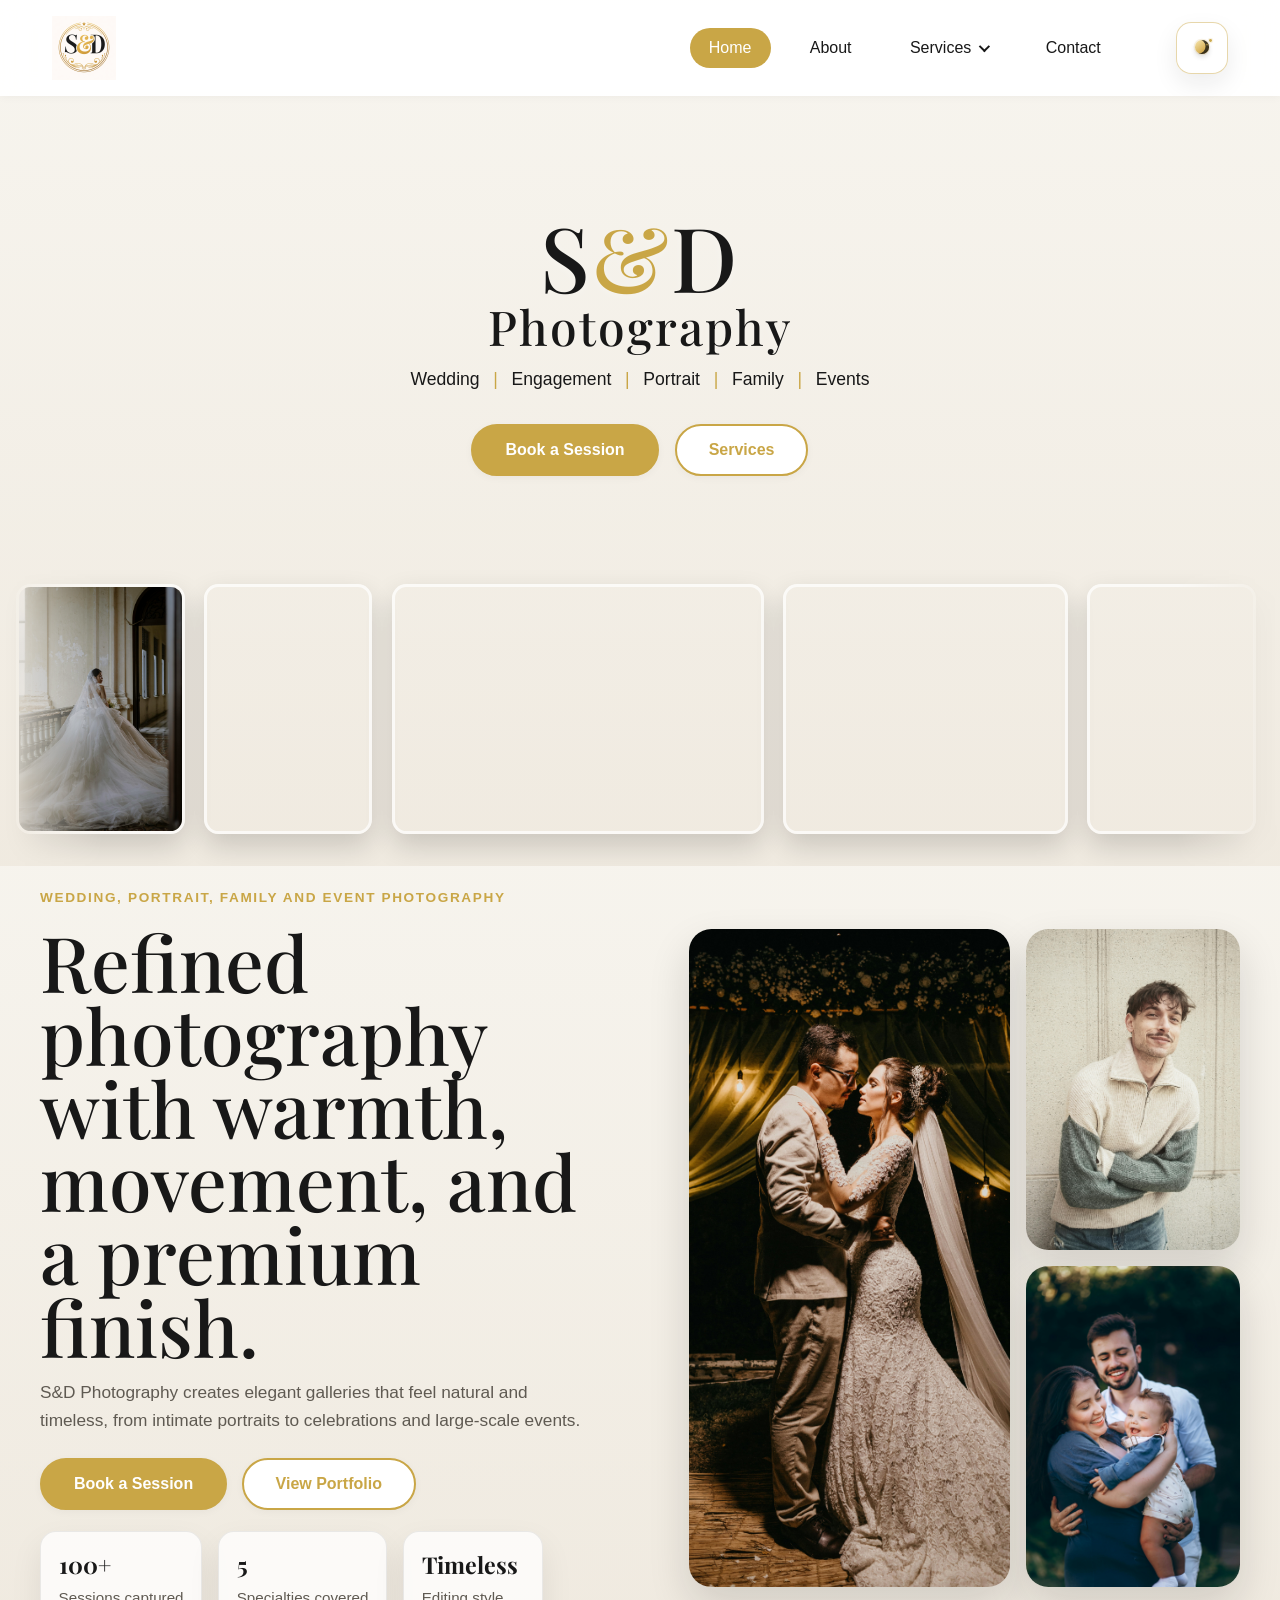
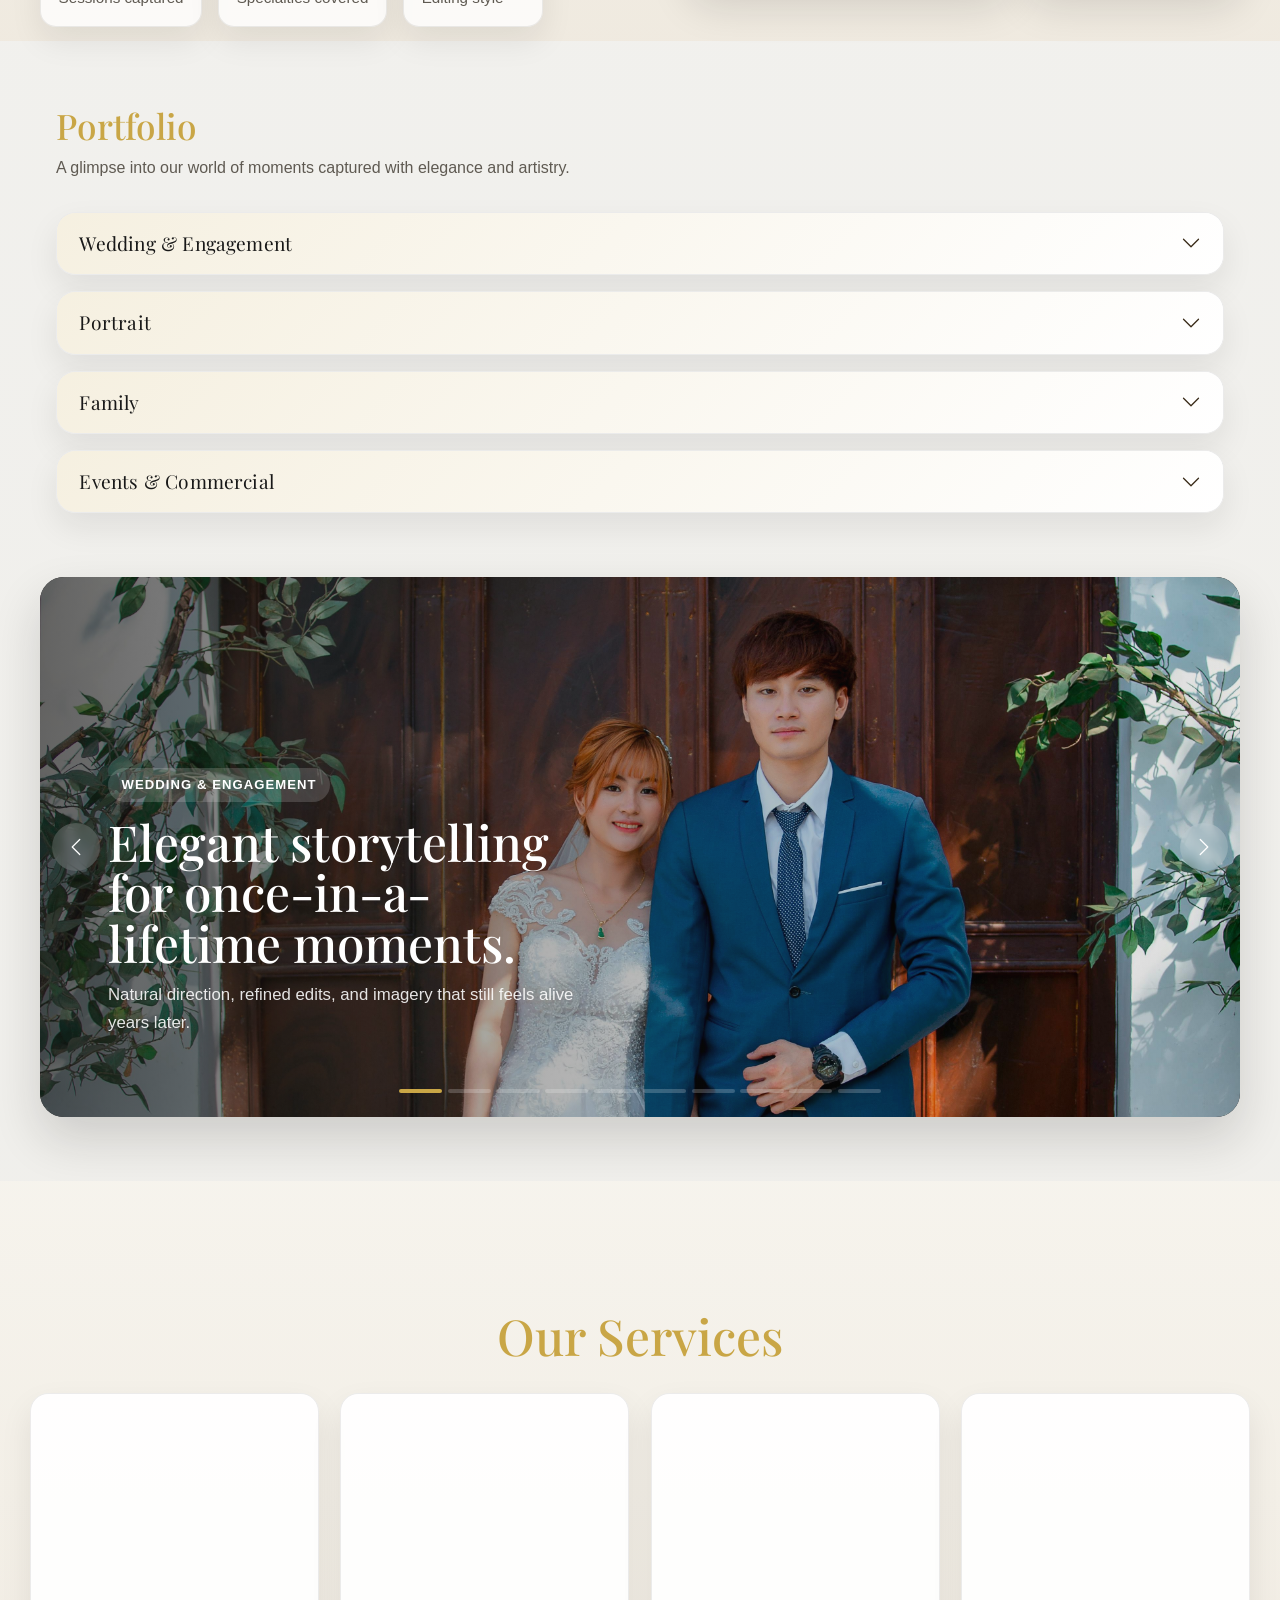
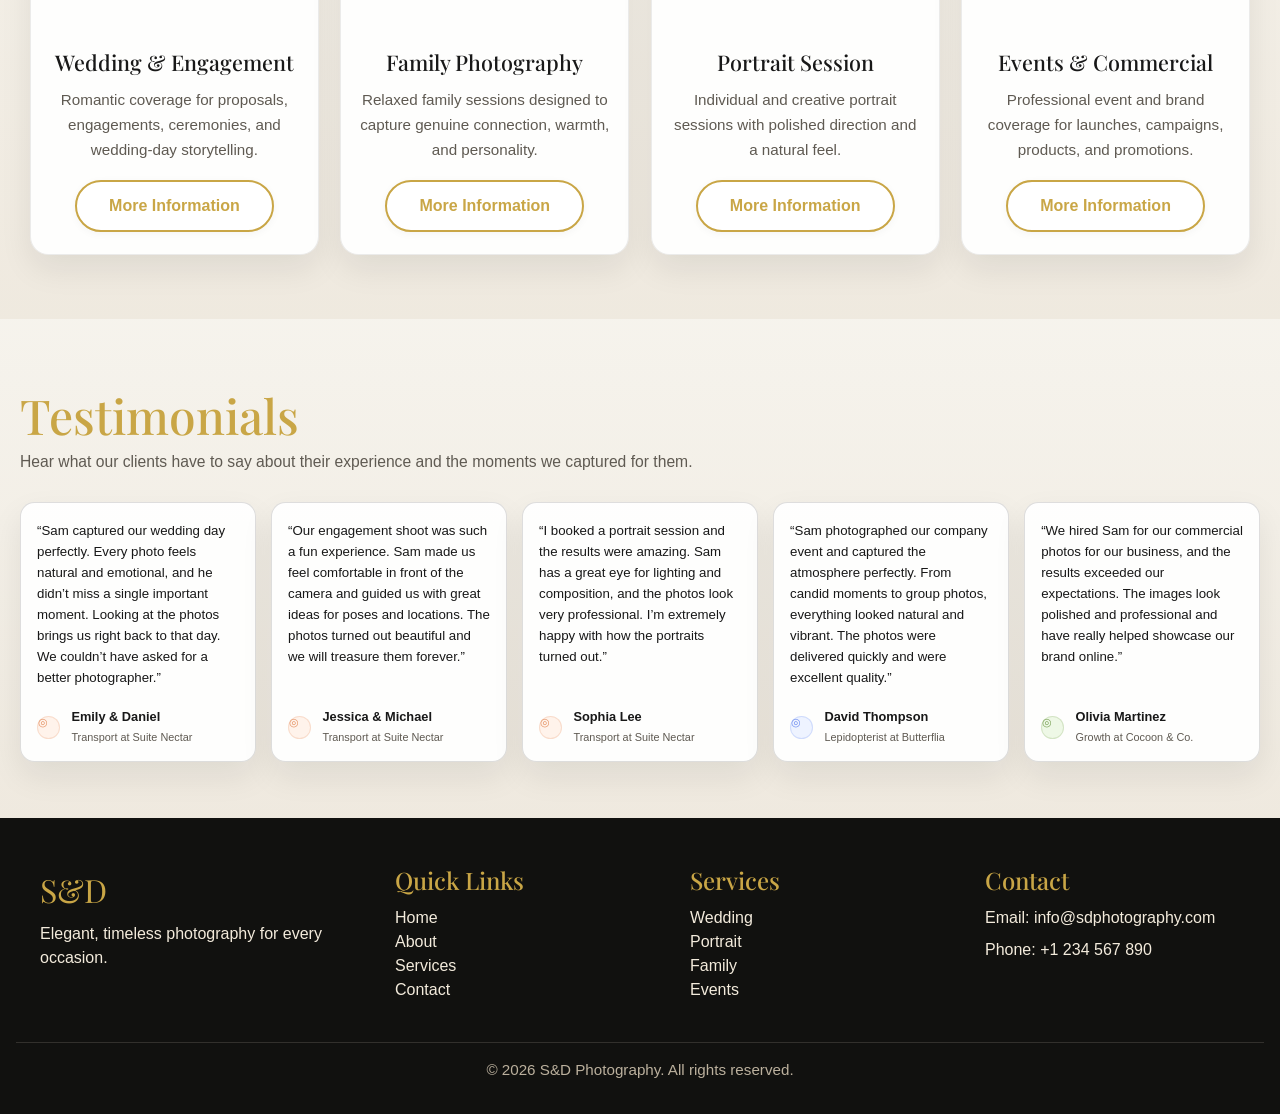
==== commit 0563e691: "Replace text logo with linked image and styles Replaced the textual S&D logo with a linked image (me" ====
--- a/index.html
+++ b/index.html
@@ -9,7 +9,7 @@
     (function () {
       try {
         var storedTheme = localStorage.getItem('sd-theme');
-        var theme = storedTheme || (window.matchMedia('(prefers-color-scheme: dark)').matches ? 'dark' : 'light');
+        var theme = storedTheme || 'light';
         document.documentElement.setAttribute('data-theme', theme);
       } catch (error) {
         document.documentElement.setAttribute('data-theme', 'light');
@@ -27,7 +27,9 @@
   <!-- Navbar -->
   <header>
     <nav class="navbar" aria-label="Main Navigation">
-      <div class="logo">S<span class="brand-ampersand">&amp;</span>D</div>
+      <a class="logo" href="index.html" aria-label="S&amp;D Photography home">
+        <img src="media/Aboutus/logo.png" alt="S&amp;D Photography">
+      </a>
       <button class="nav-toggle" aria-label="Open navigation menu" aria-expanded="false">
         <span class="hamburger"></span>
       </button>
--- a/css/style.css
+++ b/css/style.css
@@ -146,12 +146,16 @@
   padding: 1rem 3.25rem;
 }
 .logo {
-  font-family: var(--font-heading);
-  font-size: 2.8rem;
-  color: var(--text-primary);
-  font-weight: bold;
-  letter-spacing: 0.01em;
-  line-height: 1;
+  display: inline-flex;
+  align-items: center;
+  flex-shrink: 0;
+  text-decoration: none;
+}
+
+.logo img {
+  display: block;
+  width: auto;
+  height: 4rem;
 }
 .brand-ampersand {
   color: var(--gold);
@@ -1533,35 +1537,8 @@
   border: 1px solid rgba(201,166,70,0.3);
 }
 
-.media-reel-section,
 .faq-section {
   padding: 1rem 0 4rem 0;
-}
-
-.media-reel-grid {
-  display: grid;
-  grid-template-columns: minmax(0, 0.88fr) minmax(320px, 1.12fr);
-  gap: 1.5rem;
-  align-items: center;
-}
-
-.media-reel-copy {
-  max-width: 34rem;
-}
-
-.media-reel-player {
-  overflow: hidden;
-  border-radius: 1.5rem;
-  border: 1px solid var(--border-soft);
-  box-shadow: var(--shadow-strong);
-  background: var(--surface-1);
-}
-
-.media-reel-player video {
-  width: 100%;
-  height: 100%;
-  object-fit: cover;
-  display: block;
 }
 
 .faq-shell {
@@ -1588,6 +1565,10 @@
   box-shadow: none;
 }
 
+.faq-accordion .accordion-button::after {
+  filter: brightness(0) saturate(100%) invert(83%) sepia(17%) saturate(465%) hue-rotate(356deg) brightness(98%) contrast(88%);
+}
+
 .faq-accordion .accordion-button:not(.collapsed) {
   background: rgba(201,166,70,0.12);
   color: var(--text-primary);
@@ -1696,8 +1677,7 @@
 
 body[data-theme='dark'] .faq-accordion .accordion-item,
 body[data-theme='dark'] .faq-accordion .accordion-button,
-body[data-theme='dark'] .faq-accordion .accordion-body,
-body[data-theme='dark'] .media-reel-player {
+body[data-theme='dark'] .faq-accordion .accordion-body {
   background: var(--surface-1);
 }
 
@@ -1764,10 +1744,6 @@
   .footer-content { flex-direction: column; gap: 1.5rem; }
 }
 @media (max-width: 700px) {
-  .media-reel-grid {
-    grid-template-columns: 1fr;
-  }
-
   .faq-shell {
     width: min(1100px, calc(100% - 2rem));
   }
@@ -1951,8 +1927,8 @@
   .brand-subtitle {
     font-size: 2.3rem;
   }
-  .logo {
-    font-size: 2.35rem;
+  .logo img {
+    height: 3.4rem;
   }
   .nav-links {
     position: absolute;
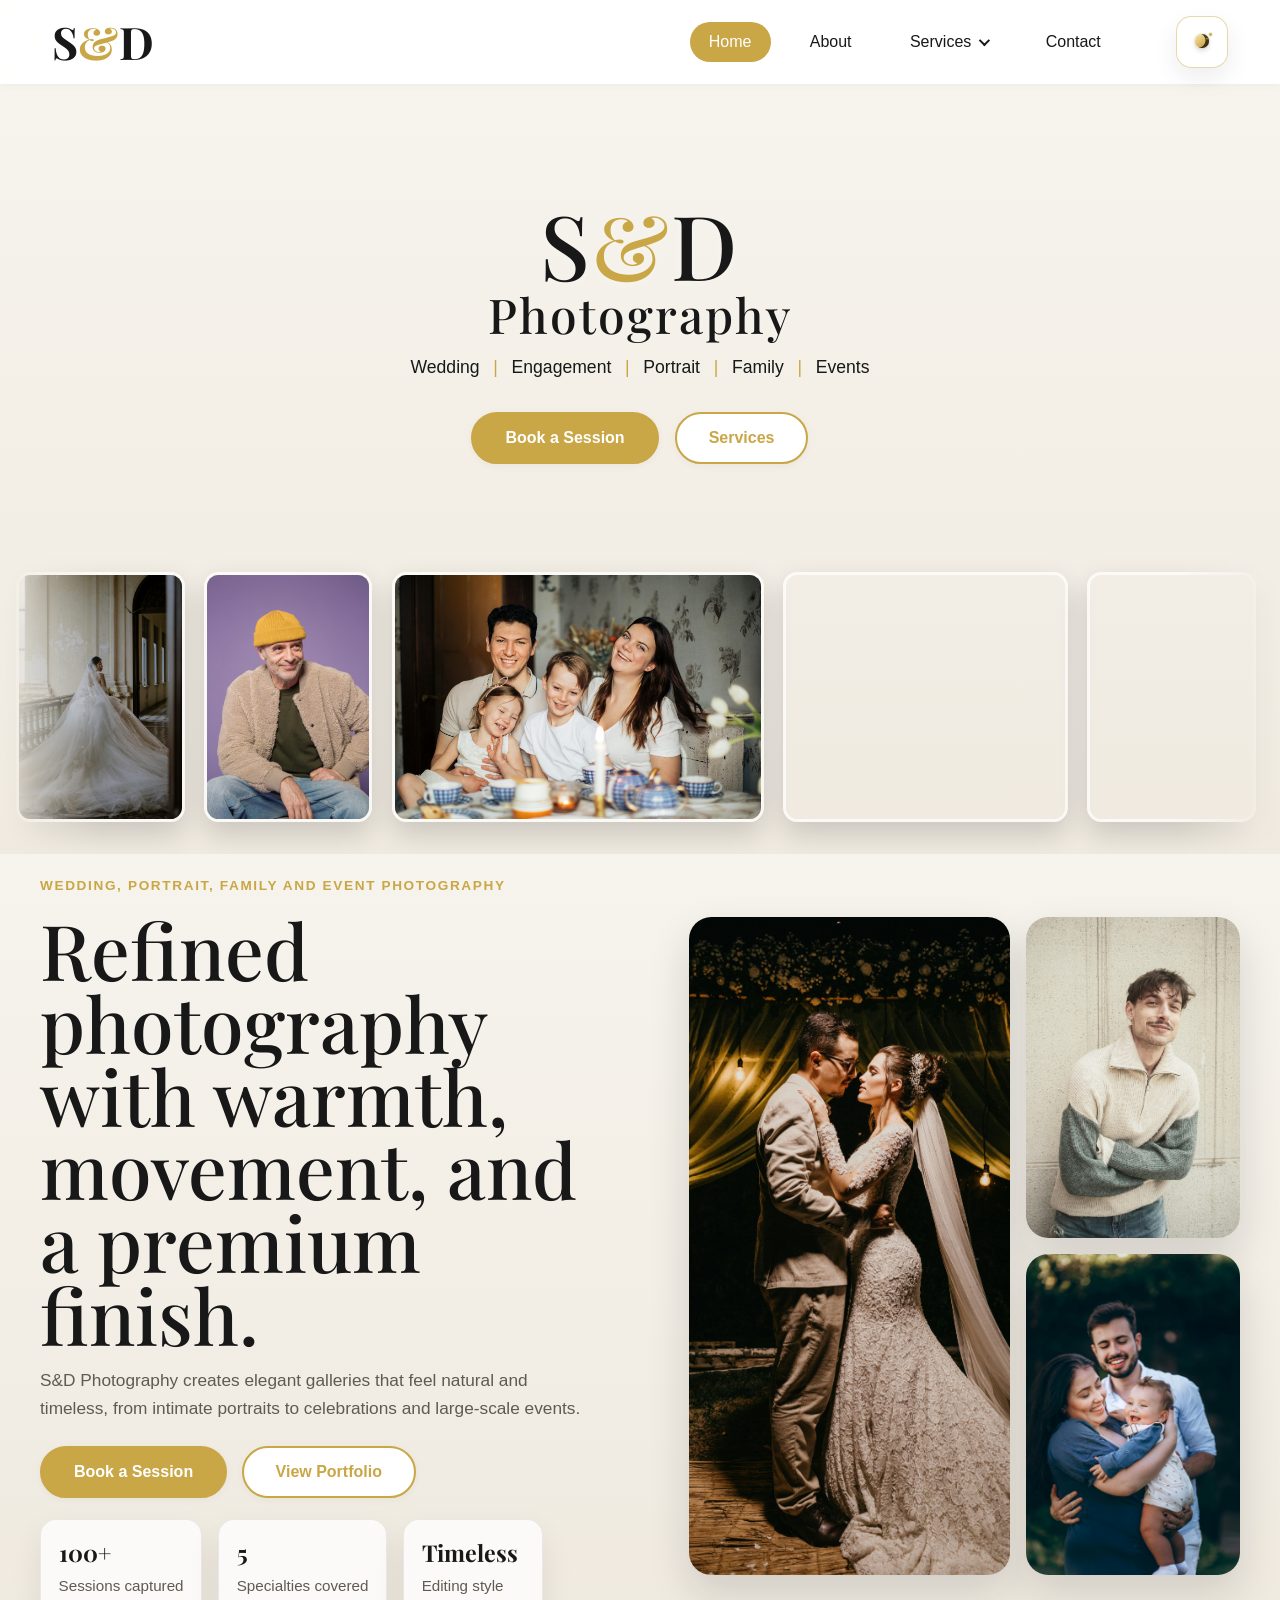
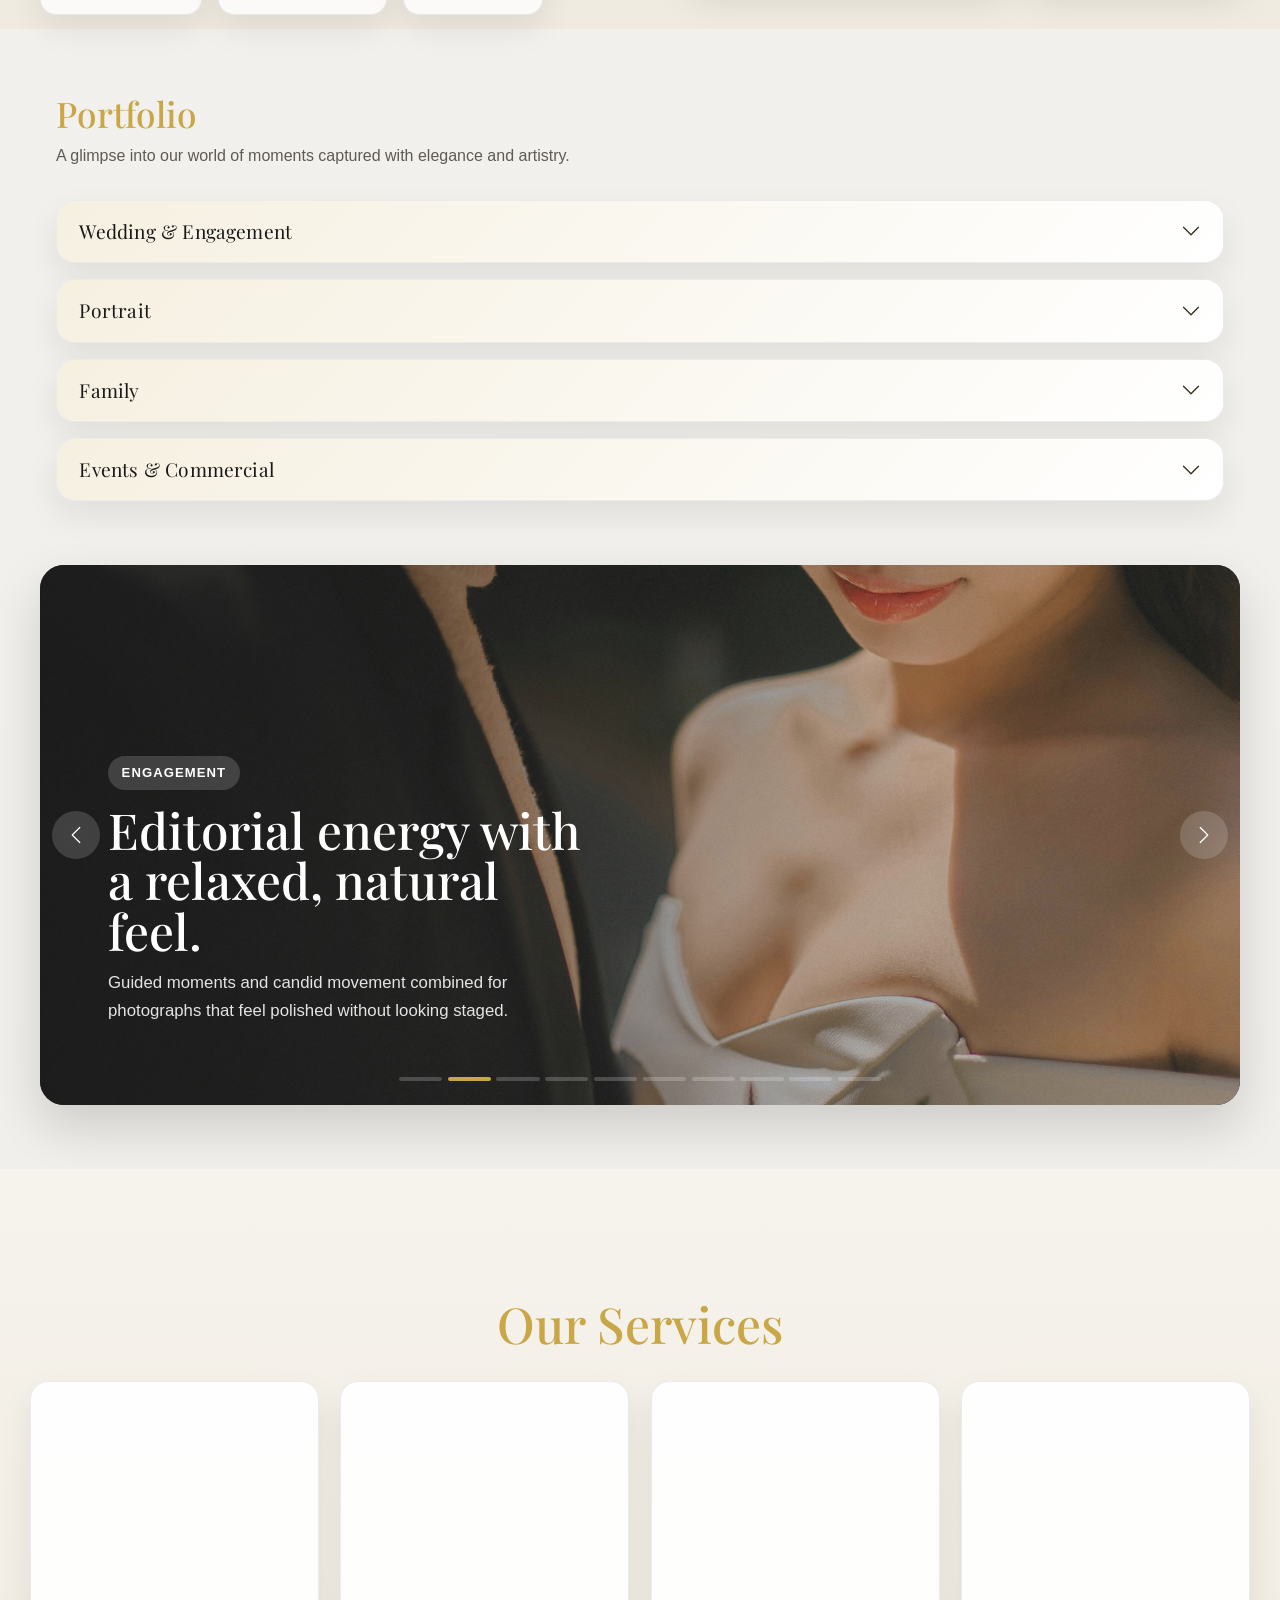
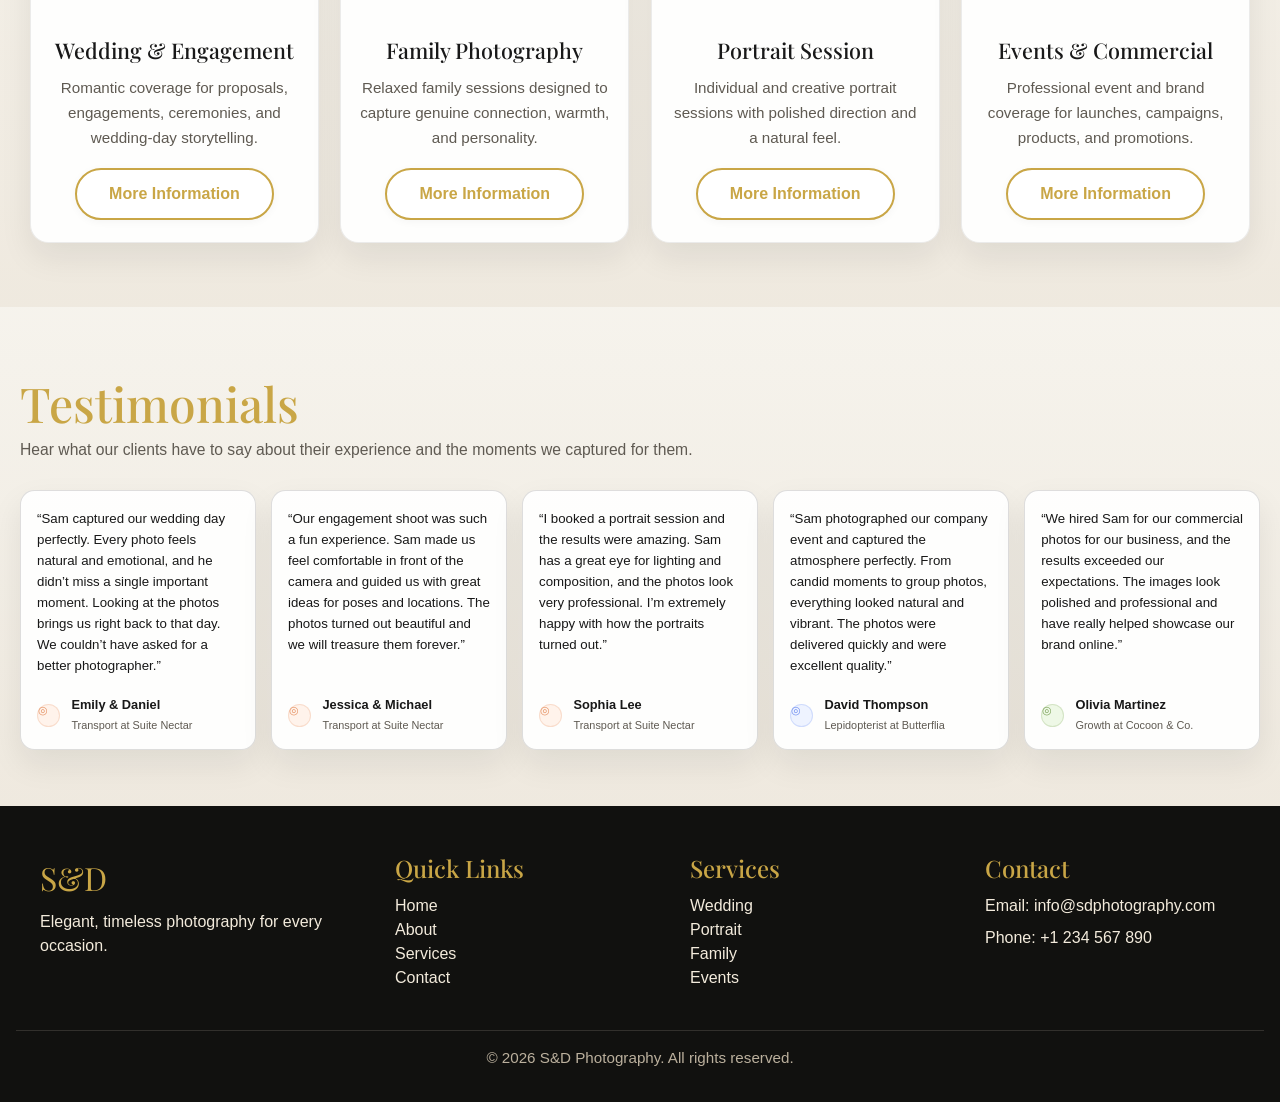
==== commit 881c3ac0: "Replace image logo with typographic logo Swap the image-based linked logo for a text-based typograph" ====
--- a/index.html
+++ b/index.html
@@ -27,9 +27,7 @@
   <!-- Navbar -->
   <header>
     <nav class="navbar" aria-label="Main Navigation">
-      <a class="logo" href="index.html" aria-label="S&amp;D Photography home">
-        <img src="media/Aboutus/logo.png" alt="S&amp;D Photography">
-      </a>
+      <div class="logo">S<span class="brand-ampersand">&amp;</span>D</div>
       <button class="nav-toggle" aria-label="Open navigation menu" aria-expanded="false">
         <span class="hamburger"></span>
       </button>
--- a/css/style.css
+++ b/css/style.css
@@ -146,16 +146,12 @@
   padding: 1rem 3.25rem;
 }
 .logo {
-  display: inline-flex;
-  align-items: center;
-  flex-shrink: 0;
-  text-decoration: none;
-}
-
-.logo img {
-  display: block;
-  width: auto;
-  height: 4rem;
+  font-family: var(--font-heading);
+  font-size: 2.8rem;
+  color: var(--text-primary);
+  font-weight: bold;
+  letter-spacing: 0.01em;
+  line-height: 1;
 }
 .brand-ampersand {
   color: var(--gold);
@@ -1927,8 +1923,8 @@
   .brand-subtitle {
     font-size: 2.3rem;
   }
-  .logo img {
-    height: 3.4rem;
+  .logo {
+    font-size: 2.35rem;
   }
   .nav-links {
     position: absolute;
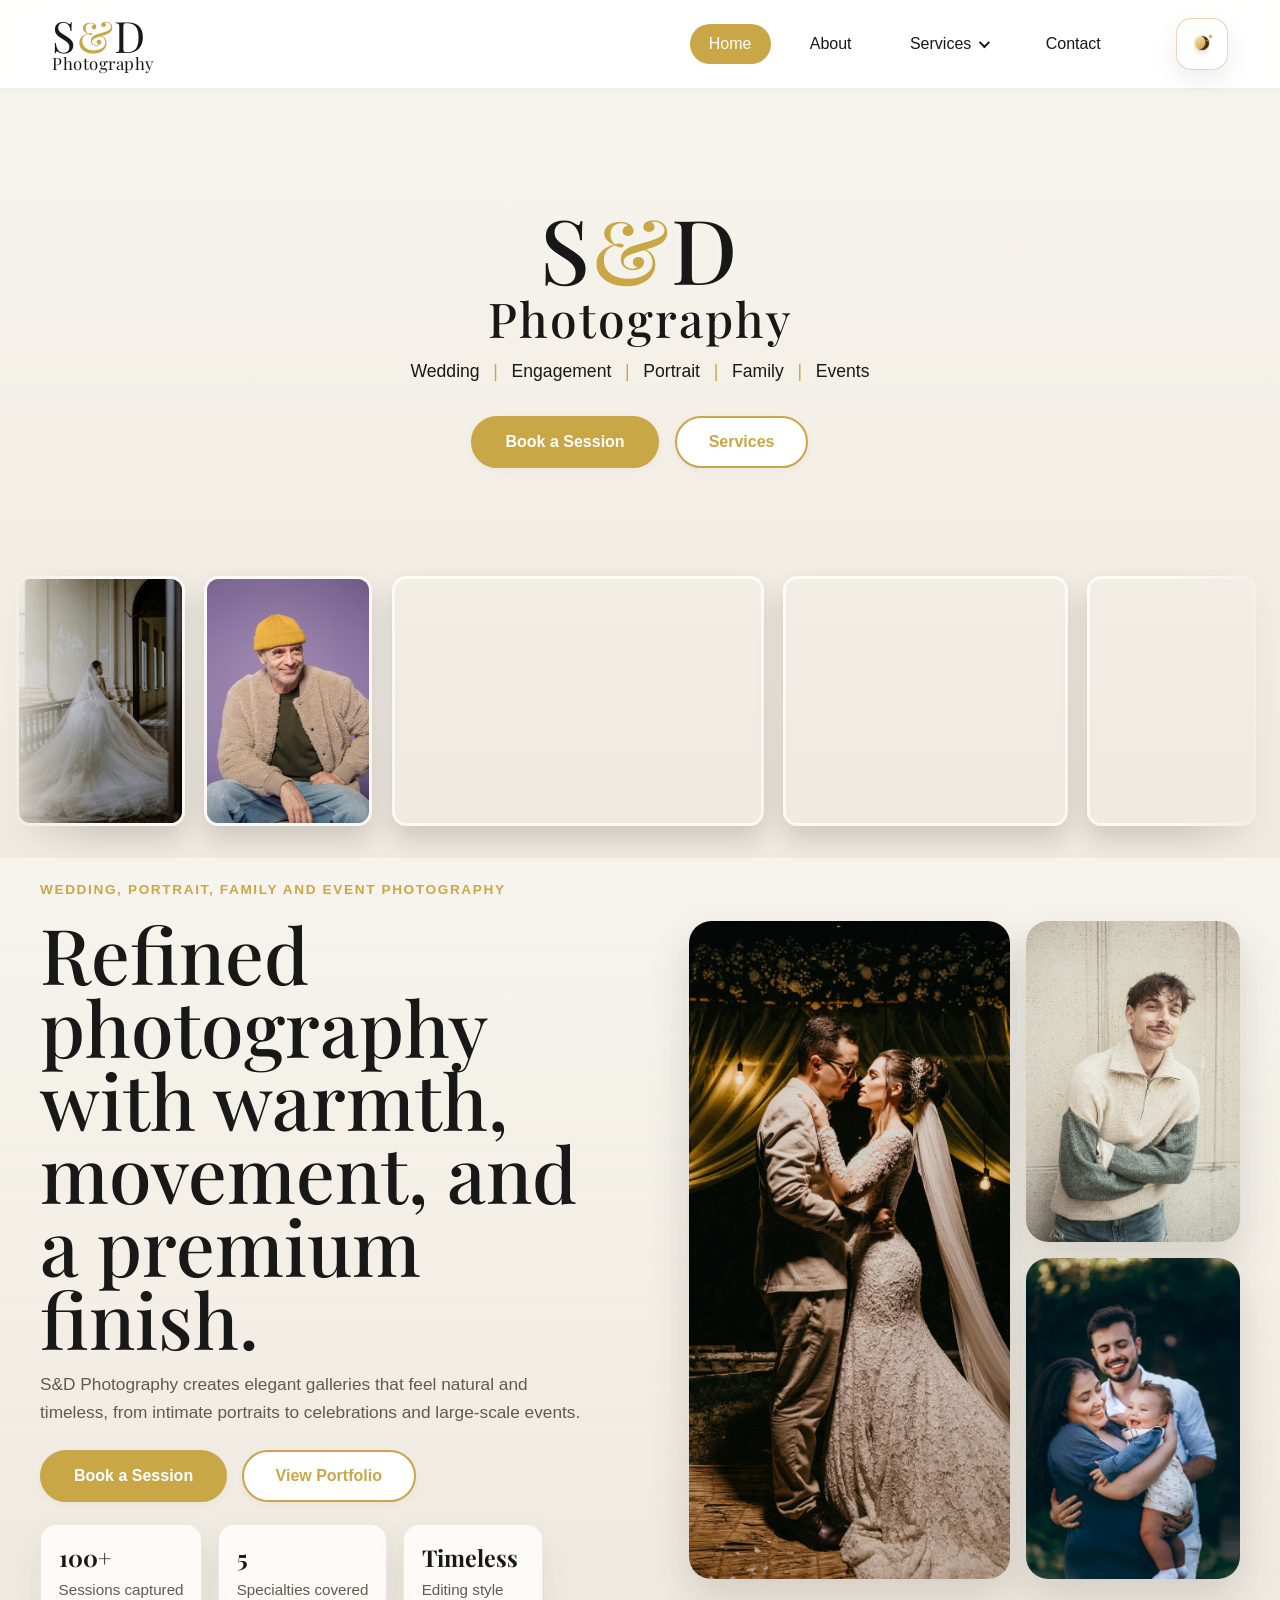
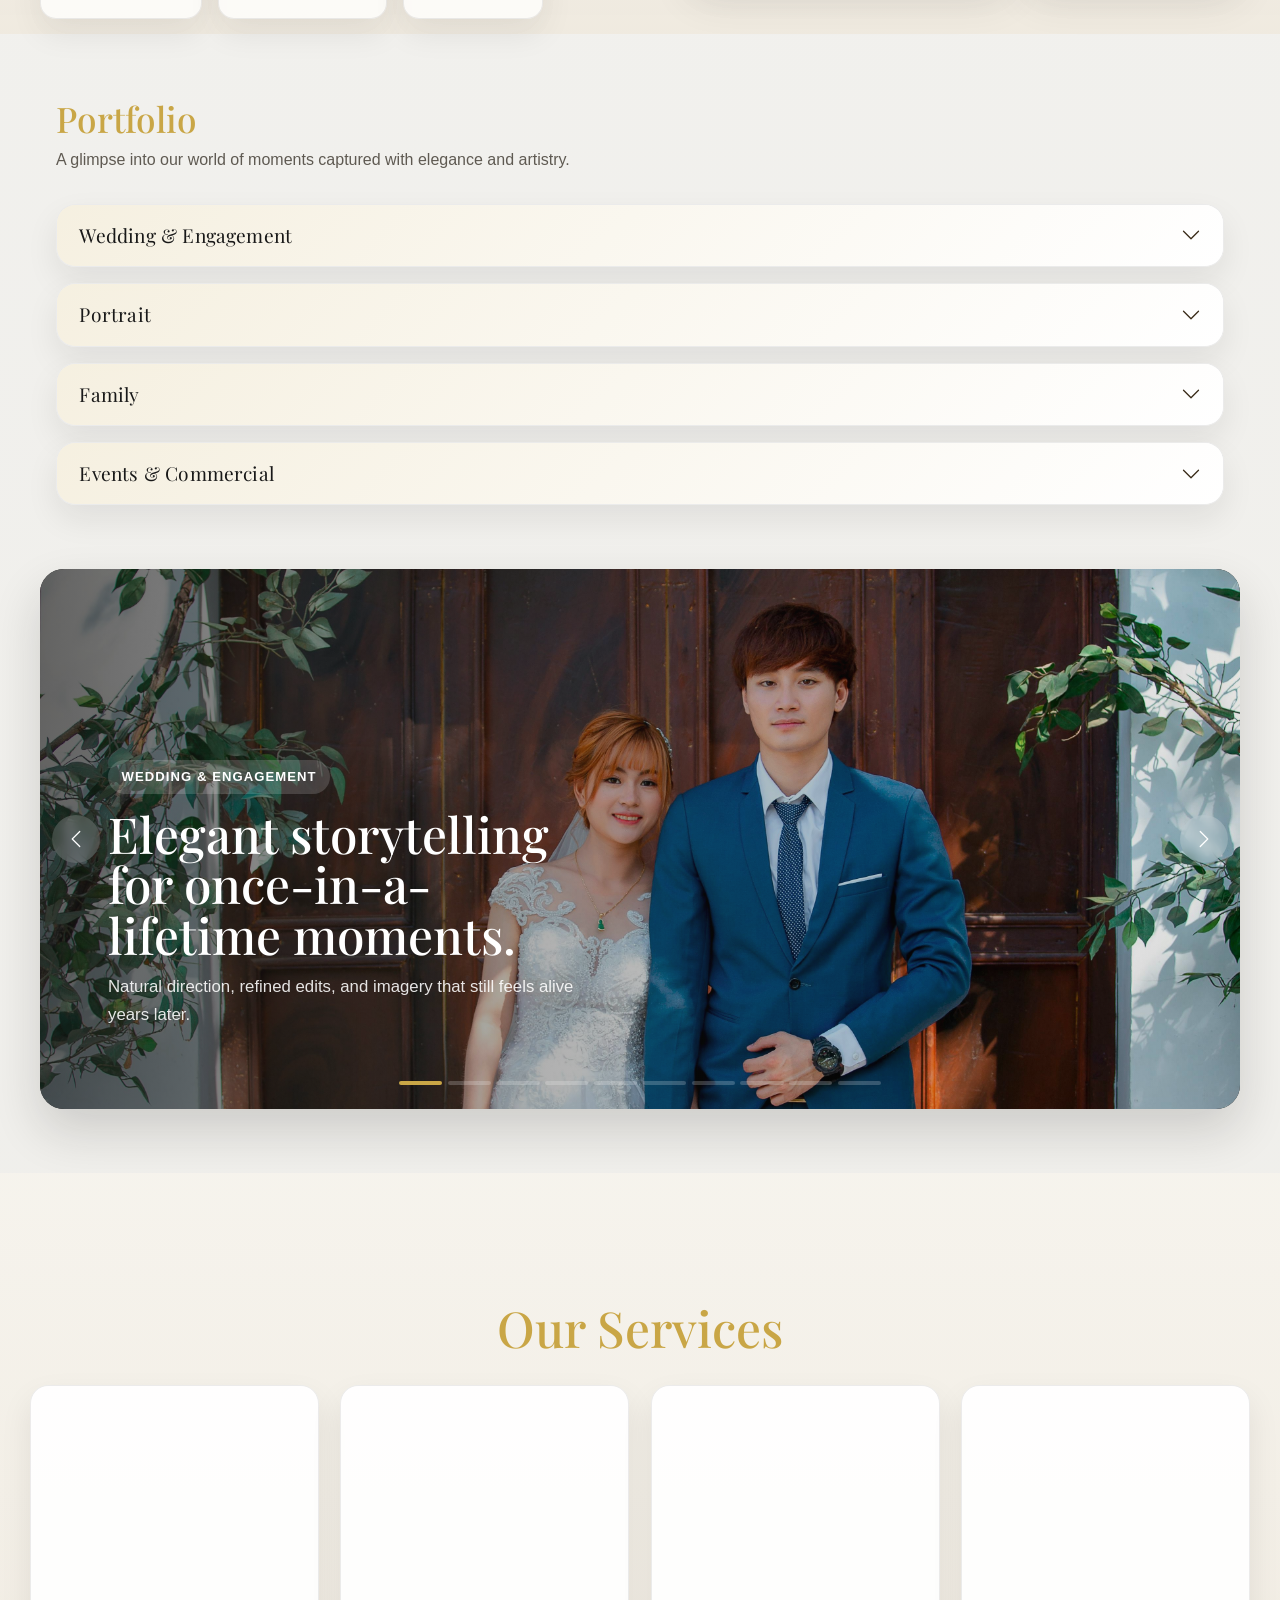
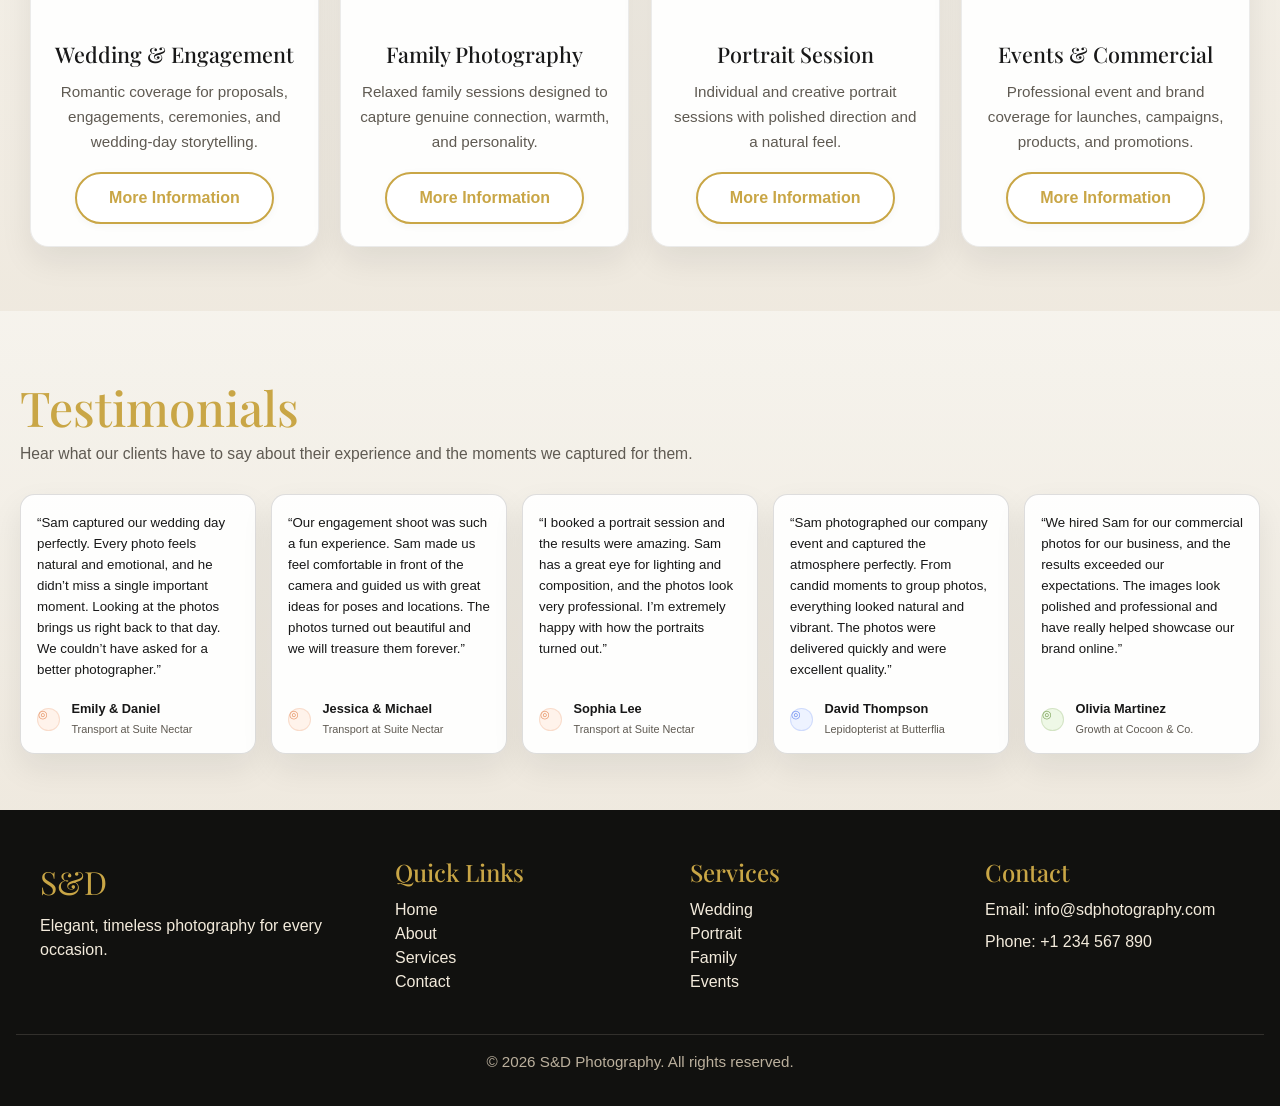
==== commit b56f15e5: "Refactor logo markup and add styles Replace the single-line logo with structured markup (brand-mark " ====
--- a/index.html
+++ b/index.html
@@ -27,7 +27,10 @@
   <!-- Navbar -->
   <header>
     <nav class="navbar" aria-label="Main Navigation">
-      <div class="logo">S<span class="brand-ampersand">&amp;</span>D</div>
+      <div class="logo" aria-label="S&amp;D Photography">
+        <span class="brand-mark">S<span class="brand-ampersand">&amp;</span>D</span>
+        <span class="brand-subtitle">Photography</span>
+      </div>
       <button class="nav-toggle" aria-label="Open navigation menu" aria-expanded="false">
         <span class="hamburger"></span>
       </button>
--- a/css/style.css
+++ b/css/style.css
@@ -146,12 +146,29 @@
   padding: 1rem 3.25rem;
 }
 .logo {
+  display: inline-flex;
+  flex-direction: column;
+  justify-content: center;
+  align-items: flex-start;
   font-family: var(--font-heading);
-  font-size: 2.8rem;
-  color: var(--text-primary);
-  font-weight: bold;
-  letter-spacing: 0.01em;
+  color: var(--text-primary);
   line-height: 1;
+  flex-shrink: 0;
+}
+
+.logo .brand-mark {
+  display: block;
+  font-size: 2.7rem;
+  line-height: 0.88;
+  letter-spacing: 0.04em;
+}
+
+.logo .brand-subtitle {
+  display: block;
+  margin-top: 0.08rem;
+  font-size: 1.05rem;
+  line-height: 1;
+  letter-spacing: 0.03em;
 }
 .brand-ampersand {
   color: var(--gold);
@@ -1923,8 +1940,11 @@
   .brand-subtitle {
     font-size: 2.3rem;
   }
-  .logo {
-    font-size: 2.35rem;
+  .logo .brand-mark {
+    font-size: 2.1rem;
+  }
+  .logo .brand-subtitle {
+    font-size: 0.84rem;
   }
   .nav-links {
     position: absolute;
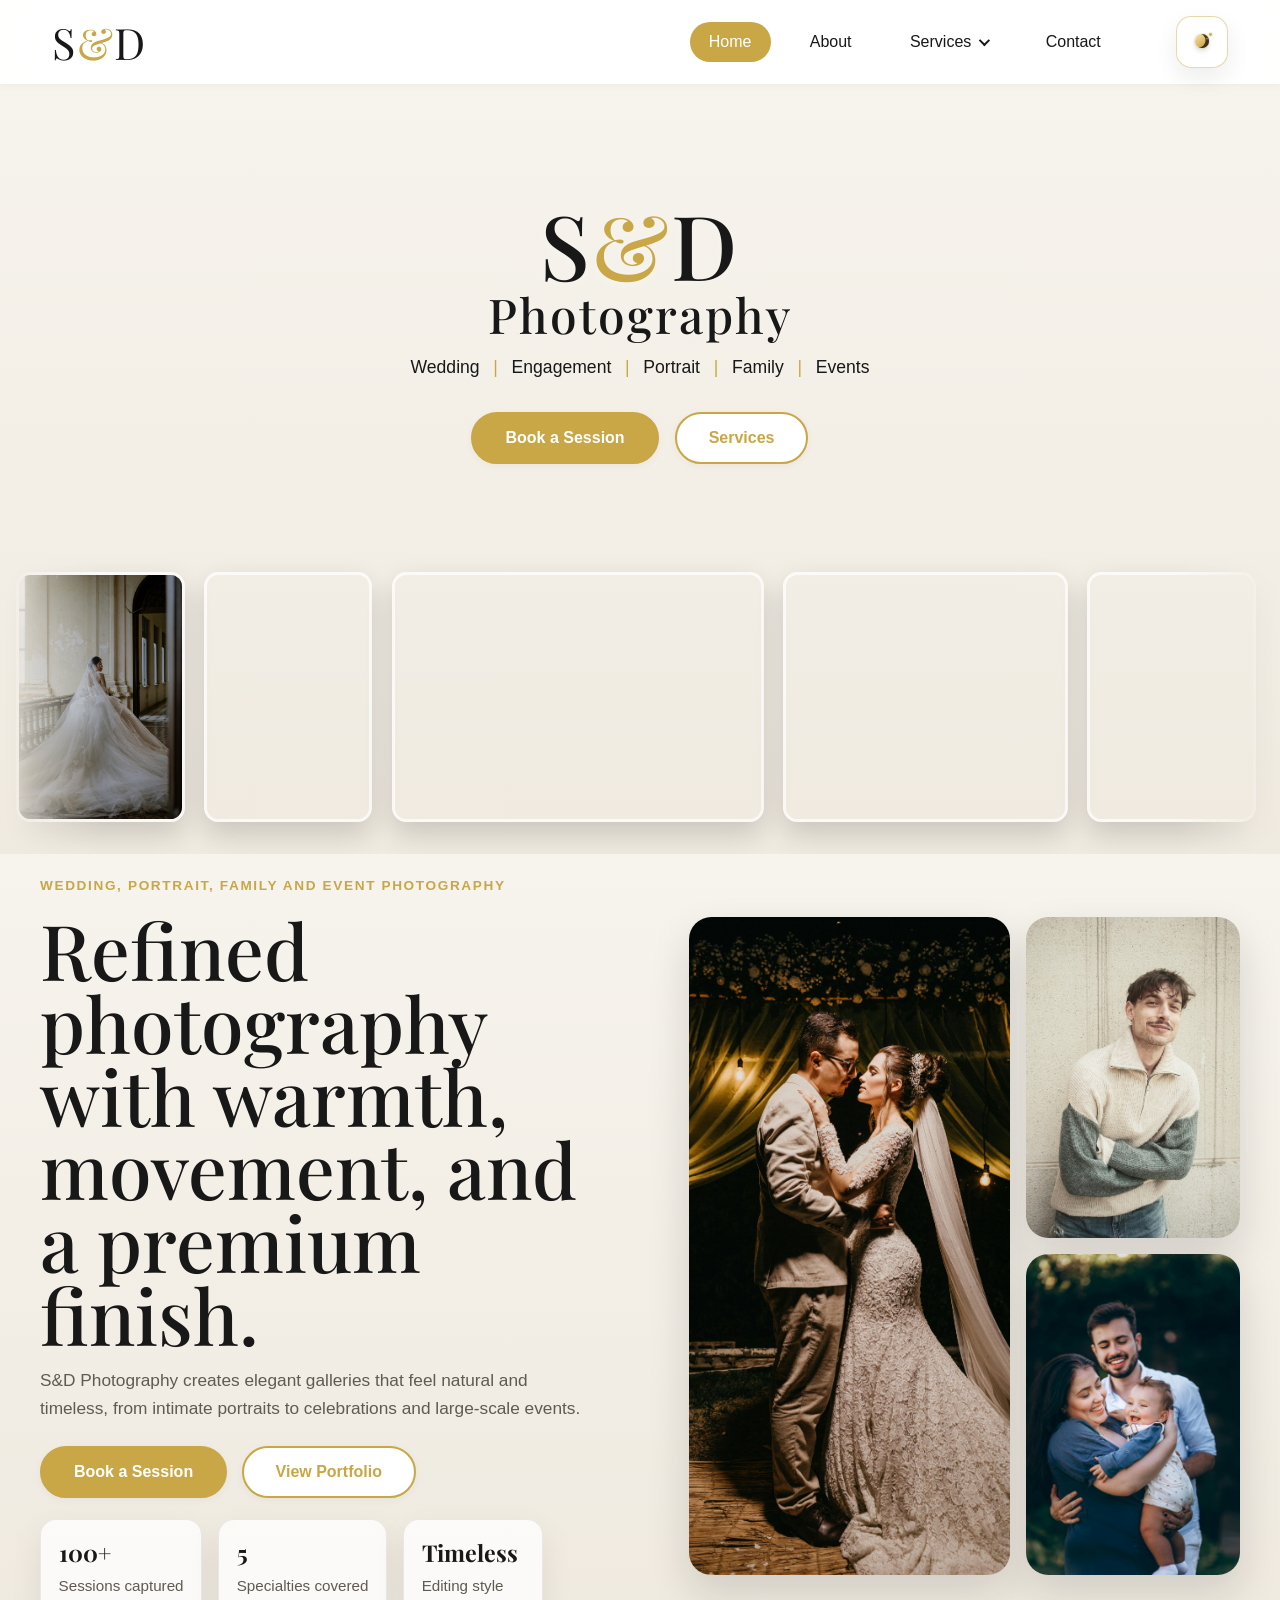
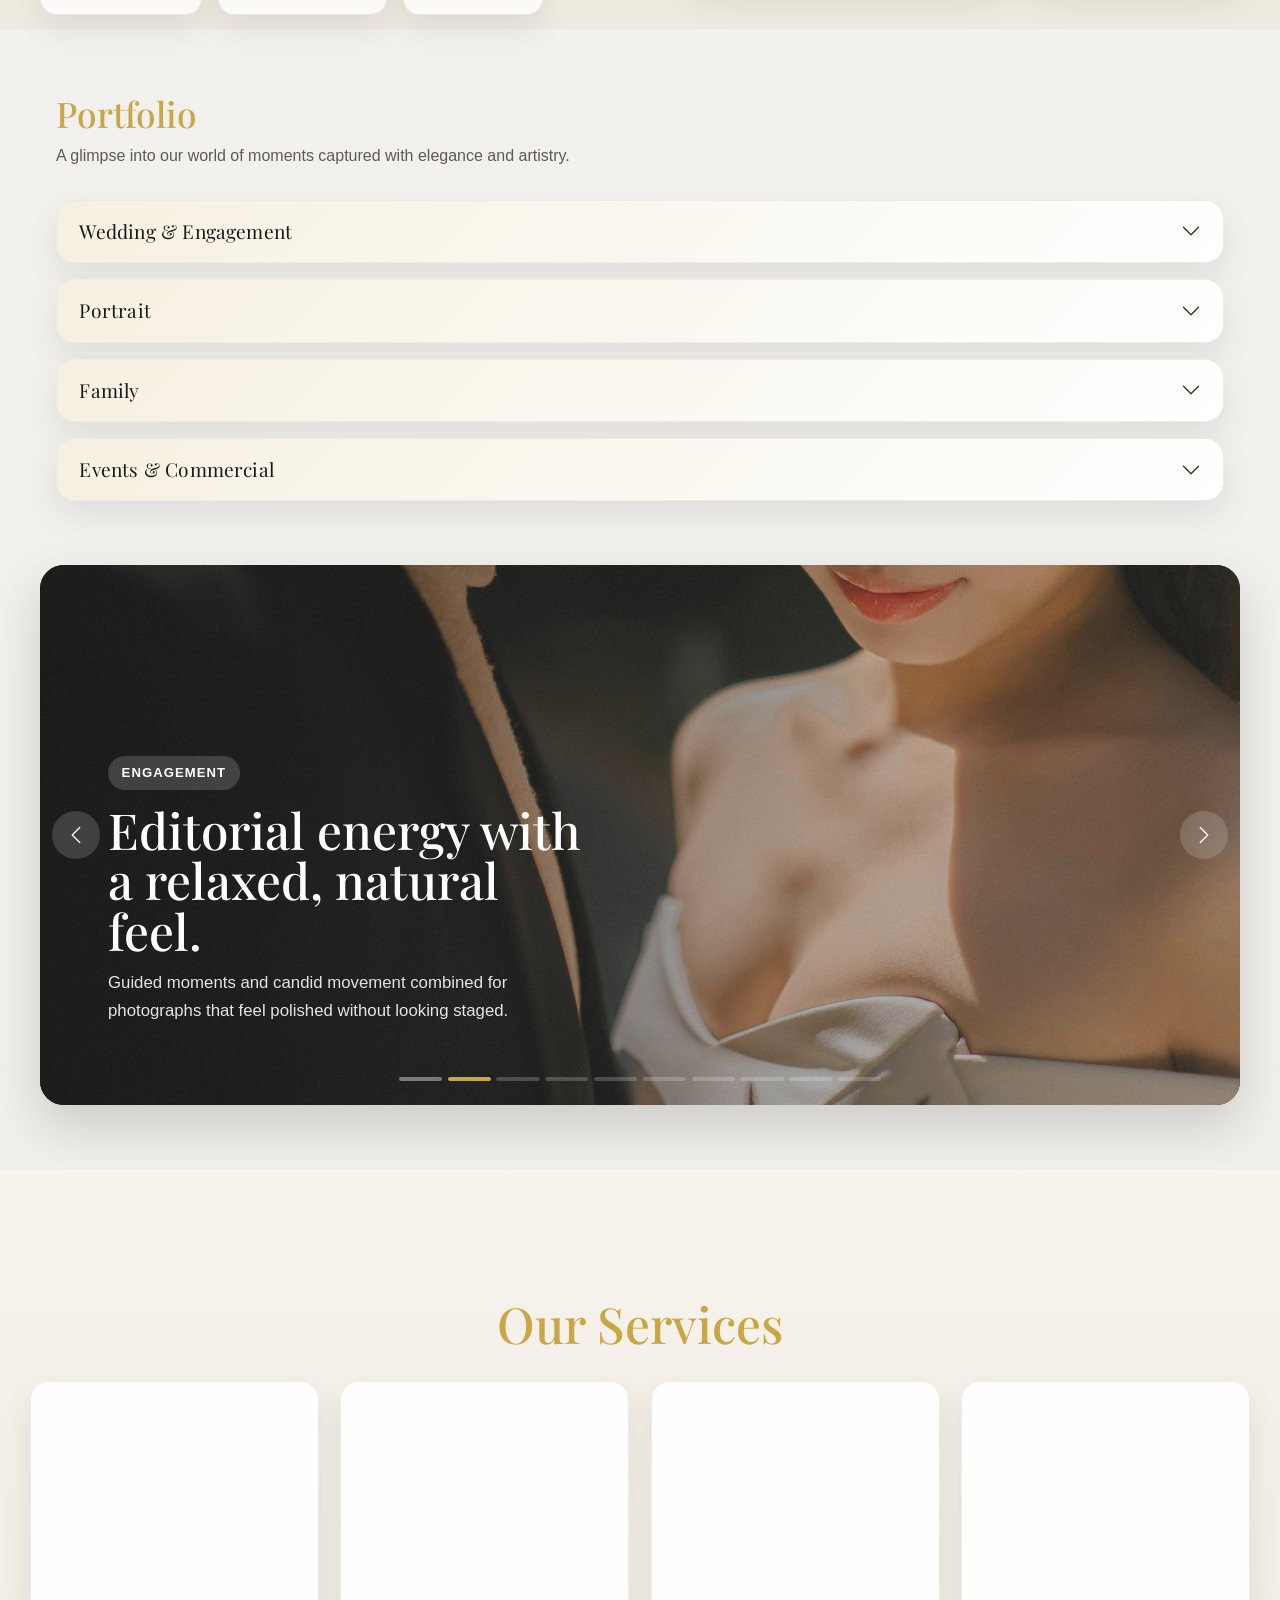
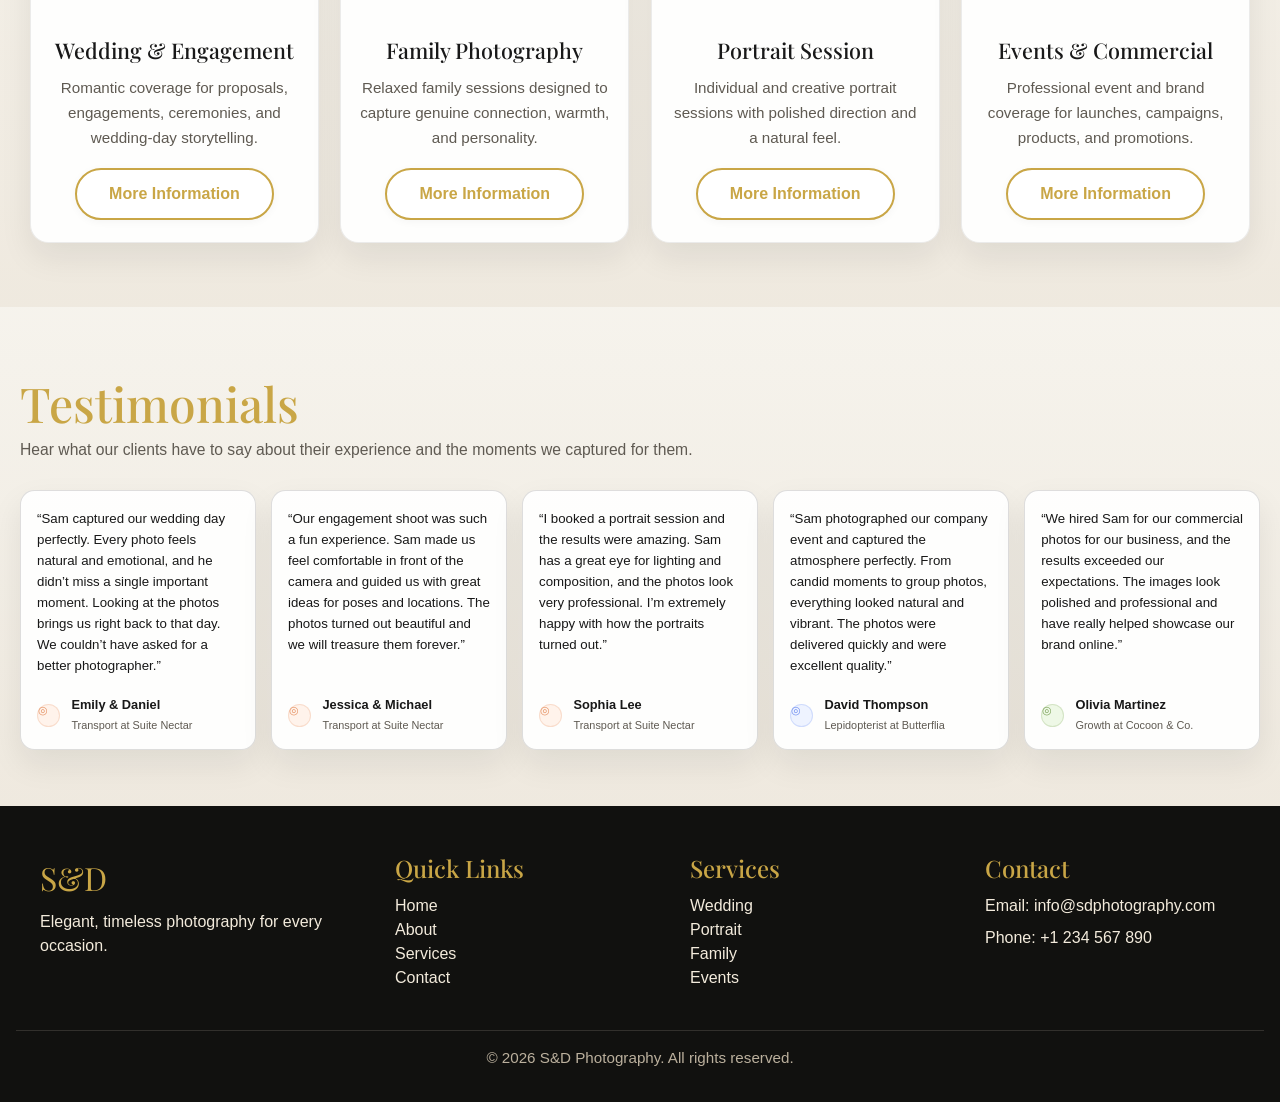
==== commit 50f90e18: "Update index.html" ====
--- a/index.html
+++ b/index.html
@@ -29,7 +29,6 @@
     <nav class="navbar" aria-label="Main Navigation">
       <div class="logo" aria-label="S&amp;D Photography">
         <span class="brand-mark">S<span class="brand-ampersand">&amp;</span>D</span>
-        <span class="brand-subtitle">Photography</span>
       </div>
       <button class="nav-toggle" aria-label="Open navigation menu" aria-expanded="false">
         <span class="hamburger"></span>
